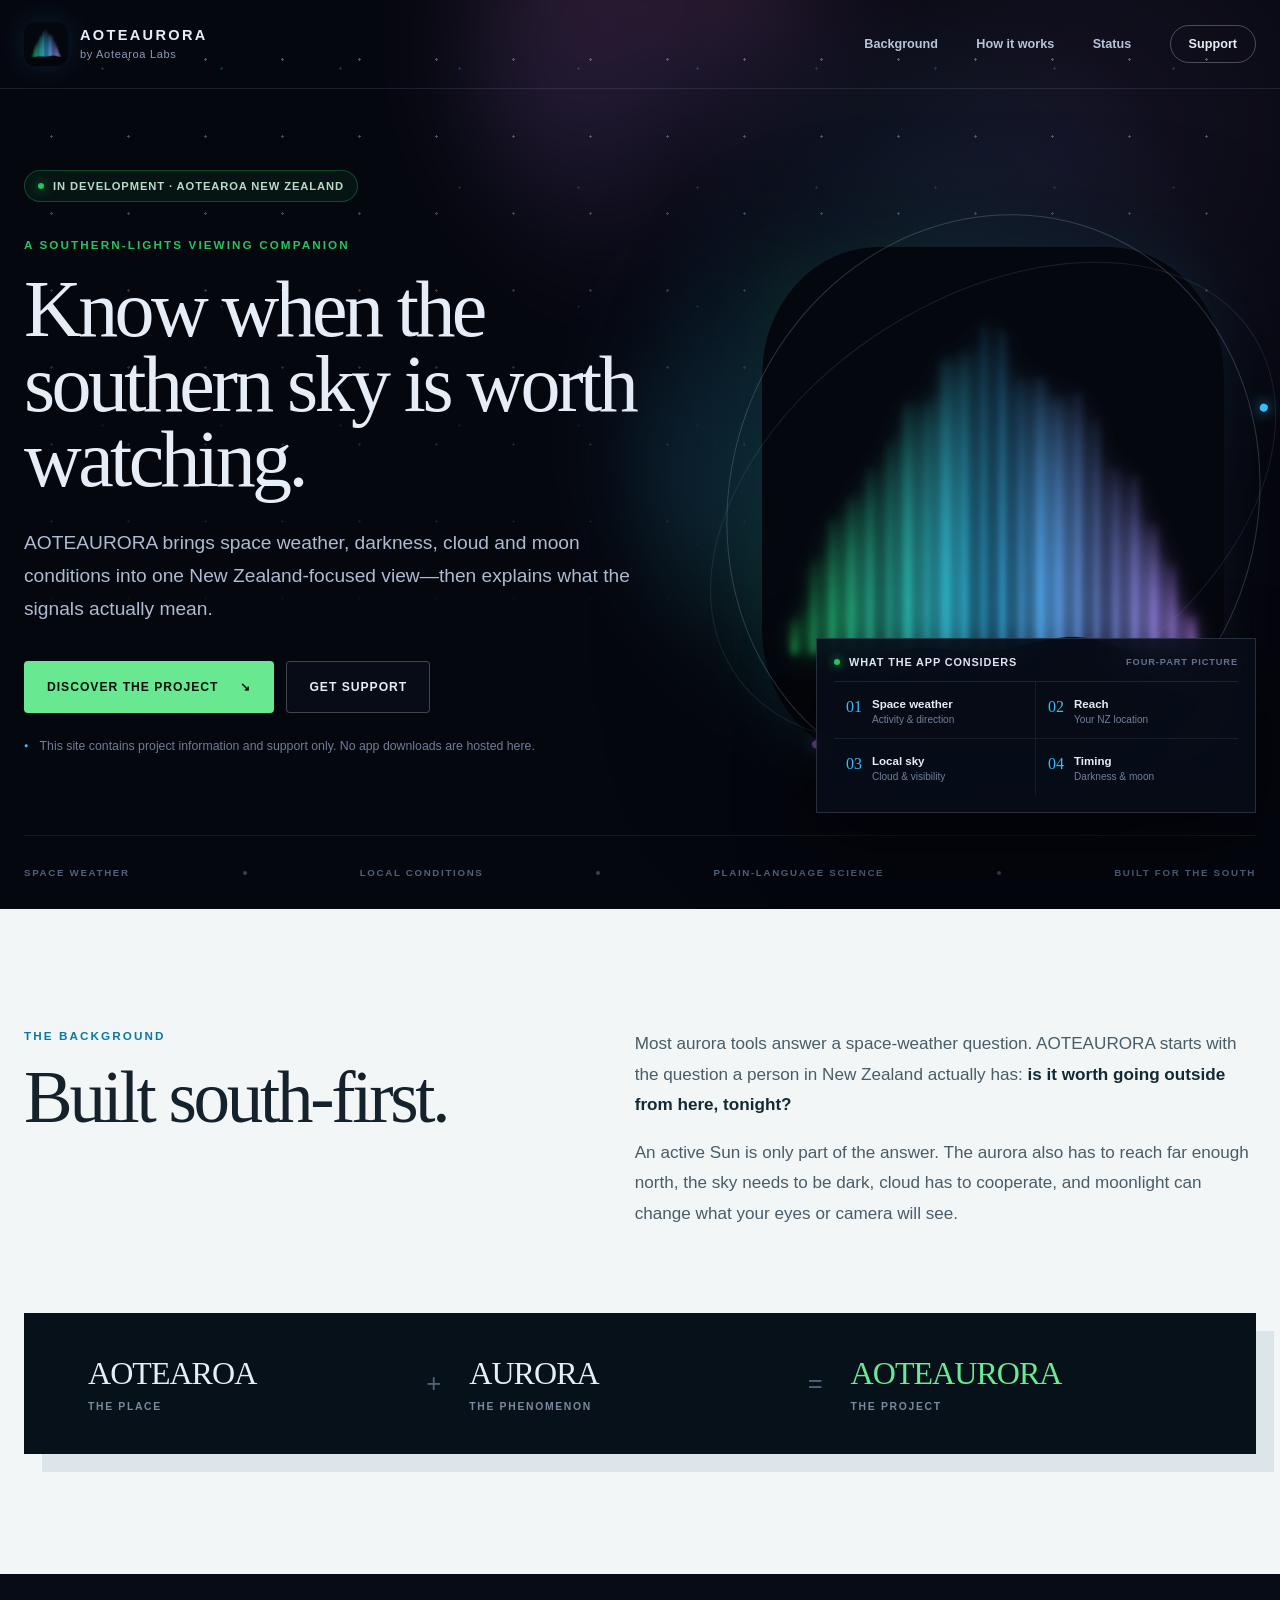
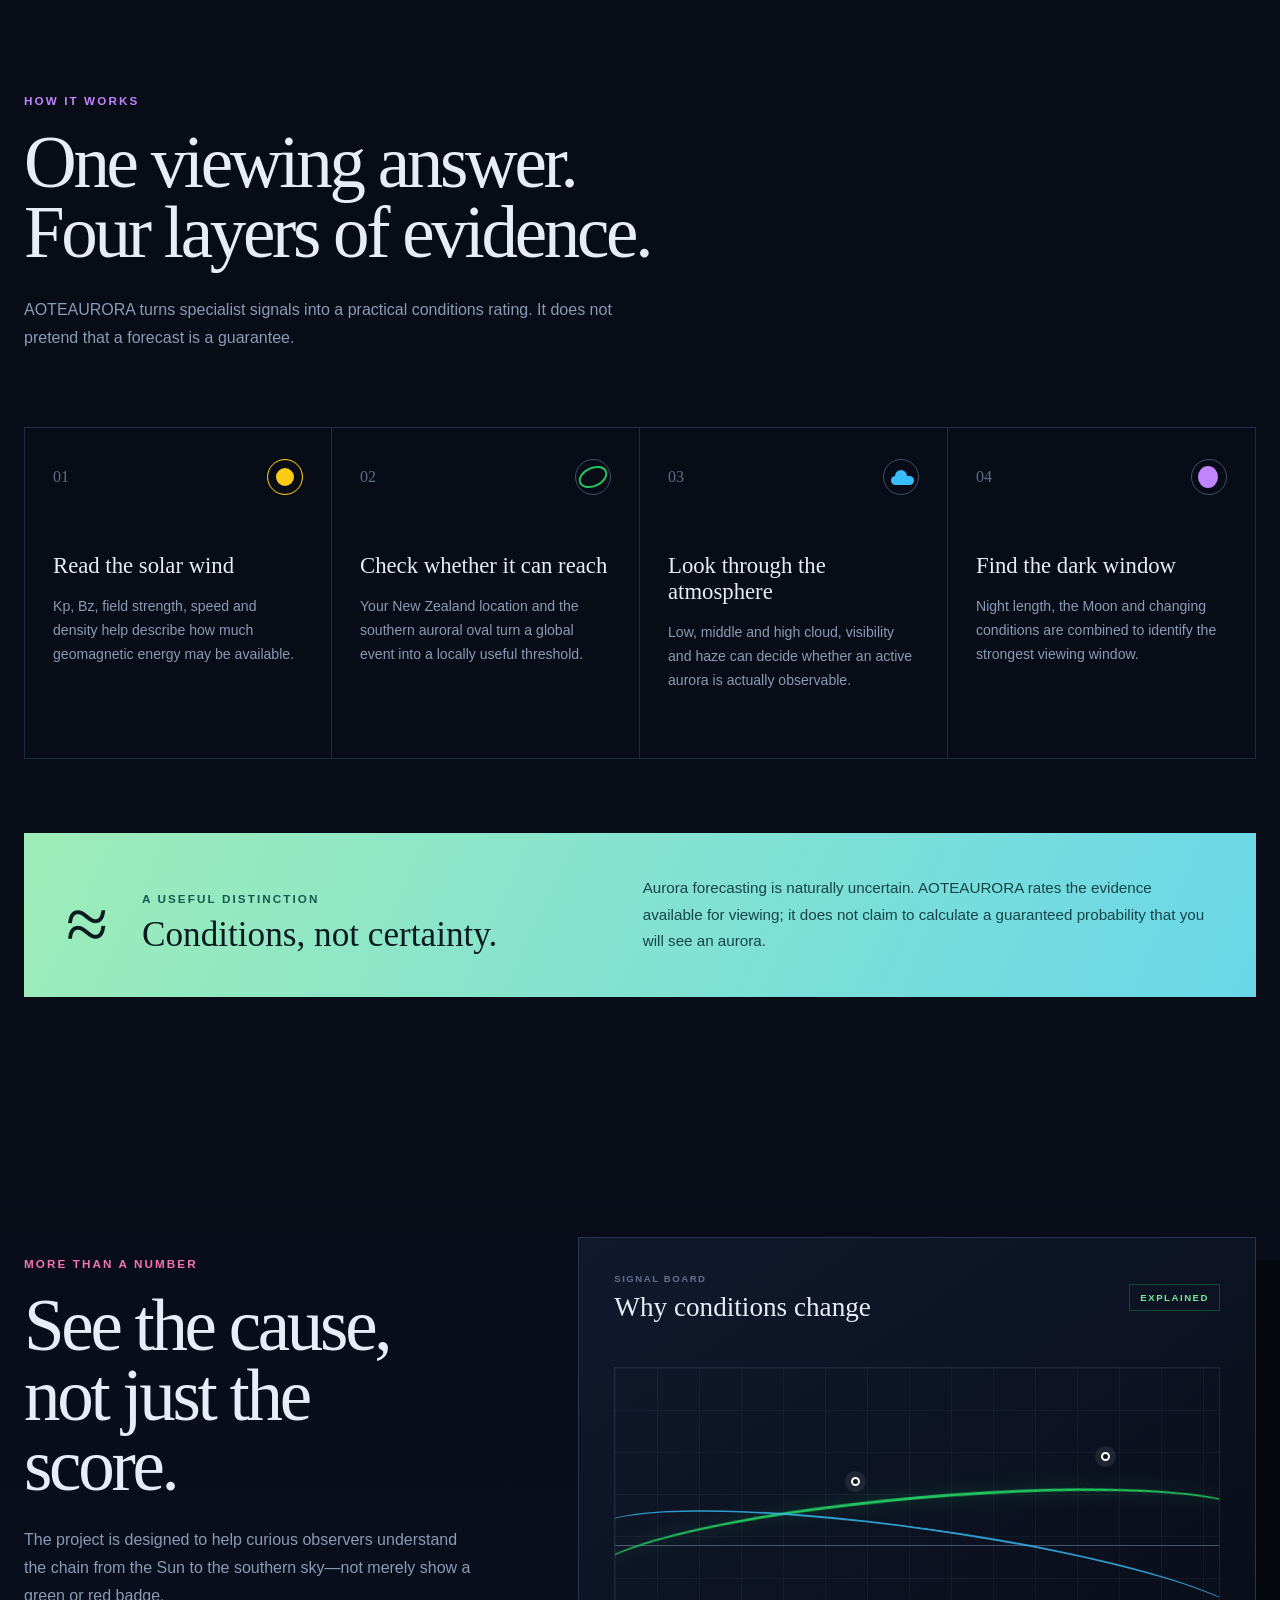
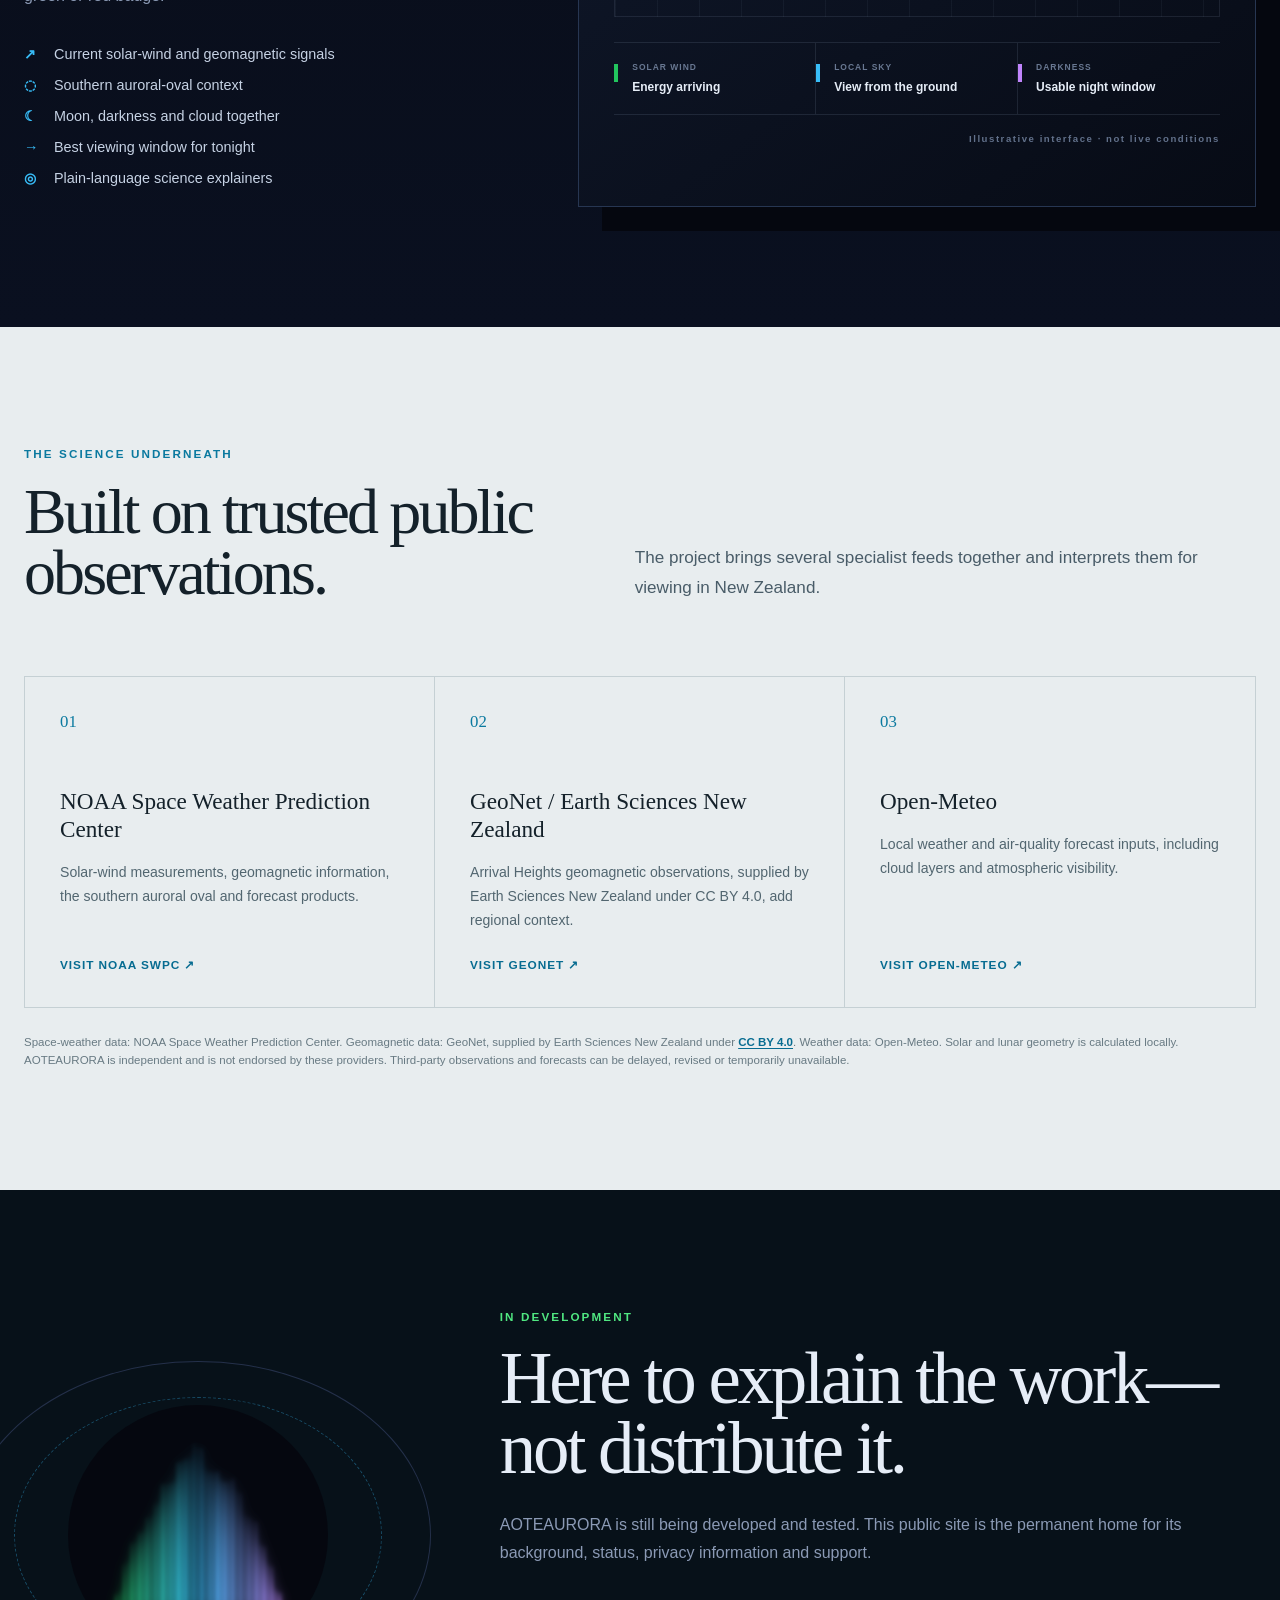
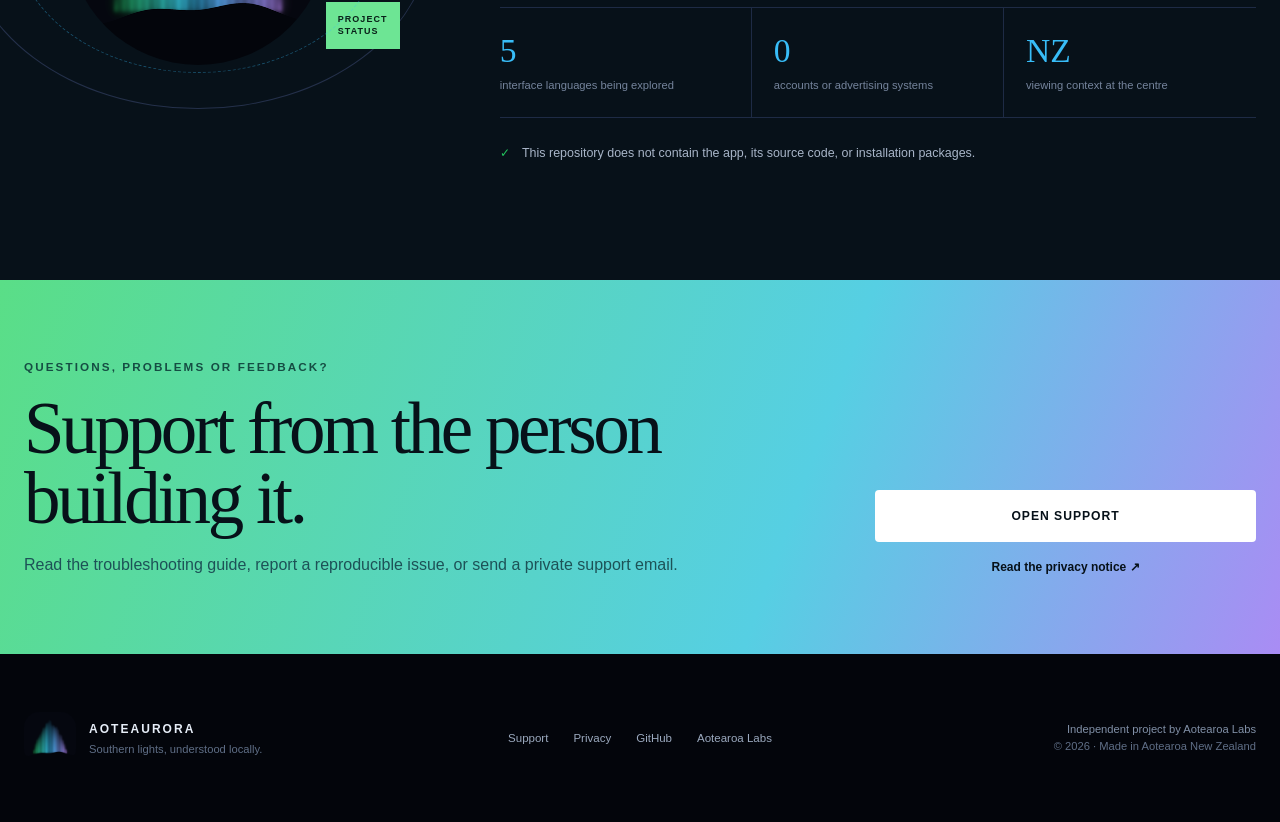
==== index.html @ 9eb0ef81 "Launch AOTEAURORA support site" ====
<!doctype html>
<html lang="en">
<head>
  <meta charset="utf-8">
  <meta name="viewport" content="width=device-width, initial-scale=1">
  <meta name="theme-color" content="#05070f">
  <meta name="description" content="Background, science, project status, and support for AOTEAURORA — a New Zealand-focused southern-lights viewing companion in development.">
  <meta property="og:title" content="AOTEAURORA — Southern lights, understood locally">
  <meta property="og:description" content="A New Zealand-focused viewing companion that brings space weather and local sky conditions together.">
  <meta property="og:type" content="website">
  <meta property="og:url" content="https://bennyco86.github.io/aoteaurora/">
  <meta property="og:image" content="https://bennyco86.github.io/aoteaurora/assets/aoteaurora-icon.png">
  <link rel="canonical" href="https://bennyco86.github.io/aoteaurora/">
  <link rel="icon" href="assets/favicon.png" type="image/png">
  <link rel="stylesheet" href="assets/site.css?v=20260827">
  <title>AOTEAURORA — Southern lights, understood locally</title>
</head>
<body>
  <a class="skip-link" href="#main">Skip to content</a>

  <header class="site-header">
    <div class="wrap nav-shell">
      <a class="brand" href="index.html" aria-label="AOTEAURORA home">
        <img src="assets/aoteaurora-maskable.png" alt="" width="44" height="44">
        <span><strong>AOTEAURORA</strong><small>by Aotearoa Labs</small></span>
      </a>
      <nav aria-label="Main navigation">
        <a href="#story">Background</a>
        <a href="#method">How it works</a>
        <a href="#status">Status</a>
        <a class="nav-support" href="support.html">Support</a>
      </nav>
    </div>
  </header>

  <main id="main">
    <section class="hero">
      <div class="aurora-ribbon aurora-ribbon-one" aria-hidden="true"></div>
      <div class="aurora-ribbon aurora-ribbon-two" aria-hidden="true"></div>
      <div class="stars" aria-hidden="true"></div>
      <div class="wrap hero-grid">
        <div class="hero-copy">
          <p class="status-pill"><span></span> In development · Aotearoa New Zealand</p>
          <p class="eyebrow">A southern-lights viewing companion</p>
          <h1>Know when the southern sky is worth watching.</h1>
          <p class="lede">AOTEAURORA brings space weather, darkness, cloud and moon conditions into one New Zealand-focused view—then explains what the signals actually mean.</p>
          <div class="hero-actions">
            <a class="button button-primary" href="#story">Discover the project <span aria-hidden="true">↘</span></a>
            <a class="button button-quiet" href="support.html">Get support</a>
          </div>
          <p class="distribution-note"><span aria-hidden="true">●</span> This site contains project information and support only. No app downloads are hosted here.</p>
        </div>

        <div class="hero-visual" aria-label="Illustration of the four condition groups AOTEAURORA considers">
          <div class="app-mark">
            <div class="orbit orbit-one" aria-hidden="true"></div>
            <div class="orbit orbit-two" aria-hidden="true"></div>
            <img src="assets/aoteaurora-icon.png" alt="AOTEAURORA icon showing an aurora over dark hills" width="512" height="512">
          </div>
          <div class="condition-panel">
            <div class="condition-head">
              <span class="live-dot" aria-hidden="true"></span>
              <span>What the app considers</span>
              <small>four-part picture</small>
            </div>
            <div class="condition-grid">
              <div><span>01</span><strong>Space weather</strong><small>Activity &amp; direction</small></div>
              <div><span>02</span><strong>Reach</strong><small>Your NZ location</small></div>
              <div><span>03</span><strong>Local sky</strong><small>Cloud &amp; visibility</small></div>
              <div><span>04</span><strong>Timing</strong><small>Darkness &amp; moon</small></div>
            </div>
          </div>
        </div>
      </div>
      <div class="wrap hero-foot" aria-label="Project attributes">
        <span>SPACE WEATHER</span><i></i><span>LOCAL CONDITIONS</span><i></i><span>PLAIN-LANGUAGE SCIENCE</span><i></i><span>BUILT FOR THE SOUTH</span>
      </div>
    </section>

    <section class="section story" id="story">
      <div class="wrap split-heading">
        <div>
          <p class="eyebrow cyan">The background</p>
          <h2>Built south-first.</h2>
        </div>
        <div class="intro-copy">
          <p>Most aurora tools answer a space-weather question. AOTEAURORA starts with the question a person in New Zealand actually has: <strong>is it worth going outside from here, tonight?</strong></p>
          <p>An active Sun is only part of the answer. The aurora also has to reach far enough north, the sky needs to be dark, cloud has to cooperate, and moonlight can change what your eyes or camera will see.</p>
        </div>
      </div>

      <div class="wrap name-card">
        <div class="name-part">
          <span>AOTEAROA</span>
          <small>the place</small>
        </div>
        <b aria-hidden="true">+</b>
        <div class="name-part">
          <span>AURORA</span>
          <small>the phenomenon</small>
        </div>
        <b aria-hidden="true">=</b>
        <div class="name-part result">
          <span>AOTEAURORA</span>
          <small>the project</small>
        </div>
      </div>
    </section>

    <section class="section method" id="method">
      <div class="wrap">
        <div class="section-heading">
          <p class="eyebrow violet">How it works</p>
          <h2>One viewing answer.<br>Four layers of evidence.</h2>
          <p>AOTEAURORA turns specialist signals into a practical conditions rating. It does not pretend that a forecast is a guarantee.</p>
        </div>

        <div class="steps">
          <article>
            <div class="step-top"><span>01</span><i class="signal signal-sun" aria-hidden="true"></i></div>
            <h3>Read the solar wind</h3>
            <p>Kp, Bz, field strength, speed and density help describe how much geomagnetic energy may be available.</p>
          </article>
          <article>
            <div class="step-top"><span>02</span><i class="signal signal-oval" aria-hidden="true"></i></div>
            <h3>Check whether it can reach</h3>
            <p>Your New Zealand location and the southern auroral oval turn a global event into a locally useful threshold.</p>
          </article>
          <article>
            <div class="step-top"><span>03</span><i class="signal signal-cloud" aria-hidden="true"></i></div>
            <h3>Look through the atmosphere</h3>
            <p>Low, middle and high cloud, visibility and haze can decide whether an active aurora is actually observable.</p>
          </article>
          <article>
            <div class="step-top"><span>04</span><i class="signal signal-moon" aria-hidden="true"></i></div>
            <h3>Find the dark window</h3>
            <p>Night length, the Moon and changing conditions are combined to identify the strongest viewing window.</p>
          </article>
        </div>

        <aside class="science-note">
          <div>
            <span class="note-mark">≈</span>
            <p class="eyebrow">A useful distinction</p>
            <h3>Conditions, not certainty.</h3>
          </div>
          <p>Aurora forecasting is naturally uncertain. AOTEAURORA rates the evidence available for viewing; it does not claim to calculate a guaranteed probability that you will see an aurora.</p>
        </aside>
      </div>
    </section>

    <section class="section view-section">
      <div class="wrap view-grid">
        <div class="view-copy">
          <p class="eyebrow pink">More than a number</p>
          <h2>See the cause, not just the score.</h2>
          <p>The project is designed to help curious observers understand the chain from the Sun to the southern sky—not merely show a green or red badge.</p>
          <ul class="tick-list">
            <li><span>↗</span> Current solar-wind and geomagnetic signals</li>
            <li><span>◌</span> Southern auroral-oval context</li>
            <li><span>☾</span> Moon, darkness and cloud together</li>
            <li><span>→</span> Best viewing window for tonight</li>
            <li><span>◎</span> Plain-language science explainers</li>
          </ul>
        </div>

        <div class="signal-board" aria-label="Stylised sample of the app's explanatory condition display">
          <div class="board-head">
            <div><small>SIGNAL BOARD</small><strong>Why conditions change</strong></div>
            <span>EXPLAINED</span>
          </div>
          <div class="board-chart" aria-hidden="true">
            <i class="horizon"></i>
            <i class="trace trace-one"></i>
            <i class="trace trace-two"></i>
            <i class="marker marker-one"></i>
            <i class="marker marker-two"></i>
          </div>
          <div class="board-readings">
            <div><span class="swatch green"></span><small>SOLAR WIND</small><strong>Energy arriving</strong></div>
            <div><span class="swatch blue"></span><small>LOCAL SKY</small><strong>View from the ground</strong></div>
            <div><span class="swatch violet-bg"></span><small>DARKNESS</small><strong>Usable night window</strong></div>
          </div>
          <p class="sample-label">Illustrative interface · not live conditions</p>
        </div>
      </div>
    </section>

    <section class="section sources" id="sources">
      <div class="wrap">
        <div class="split-heading compact">
          <div>
            <p class="eyebrow cyan">The science underneath</p>
            <h2>Built on trusted public observations.</h2>
          </div>
          <p class="intro-copy">The project brings several specialist feeds together and interprets them for viewing in New Zealand.</p>
        </div>
        <div class="source-grid">
          <article>
            <span class="source-no">01</span>
            <h3>NOAA Space Weather Prediction Center</h3>
            <p>Solar-wind measurements, geomagnetic information, the southern auroral oval and forecast products.</p>
            <a href="https://www.swpc.noaa.gov/" rel="noopener noreferrer">Visit NOAA SWPC <span aria-hidden="true">↗</span></a>
          </article>
          <article>
            <span class="source-no">02</span>
            <h3>GeoNet / Earth Sciences New Zealand</h3>
            <p>Arrival Heights geomagnetic observations, supplied by Earth Sciences New Zealand under CC BY 4.0, add regional context.</p>
            <a href="https://www.geonet.org.nz/" rel="noopener noreferrer">Visit GeoNet <span aria-hidden="true">↗</span></a>
          </article>
          <article>
            <span class="source-no">03</span>
            <h3>Open-Meteo</h3>
            <p>Local weather and air-quality forecast inputs, including cloud layers and atmospheric visibility.</p>
            <a href="https://open-meteo.com/" rel="noopener noreferrer">Visit Open-Meteo <span aria-hidden="true">↗</span></a>
          </article>
        </div>
        <p class="source-caveat">Space-weather data: NOAA Space Weather Prediction Center. Geomagnetic data: GeoNet, supplied by Earth Sciences New Zealand under <a href="https://creativecommons.org/licenses/by/4.0/" rel="noopener noreferrer">CC BY 4.0</a>. Weather data: Open-Meteo. Solar and lunar geometry is calculated locally. AOTEAURORA is independent and is not endorsed by these providers. Third-party observations and forecasts can be delayed, revised or temporarily unavailable.</p>
      </div>
    </section>

    <section class="section status-section" id="status">
      <div class="wrap status-grid">
        <div class="status-icon-wrap">
          <img src="assets/aoteaurora-maskable.png" alt="" width="260" height="260">
          <span>PROJECT<br>STATUS</span>
        </div>
        <div>
          <p class="eyebrow green-text">In development</p>
          <h2>Here to explain the work—not distribute it.</h2>
          <p>AOTEAURORA is still being developed and tested. This public site is the permanent home for its background, status, privacy information and support.</p>
          <div class="status-facts">
            <div><strong>5</strong><span>interface languages being explored</span></div>
            <div><strong>0</strong><span>accounts or advertising systems</span></div>
            <div><strong>NZ</strong><span>viewing context at the centre</span></div>
          </div>
          <p class="no-download"><span aria-hidden="true">✓</span> This repository does not contain the app, its source code, or installation packages.</p>
        </div>
      </div>
    </section>

    <section class="section support-cta" id="support">
      <div class="wrap support-box">
        <div>
          <p class="eyebrow">Questions, problems or feedback?</p>
          <h2>Support from the person building it.</h2>
          <p>Read the troubleshooting guide, report a reproducible issue, or send a private support email.</p>
        </div>
        <div class="support-actions">
          <a class="button button-light" href="support.html">Open support</a>
          <a href="privacy.html">Read the privacy notice <span aria-hidden="true">↗</span></a>
        </div>
      </div>
    </section>
  </main>

  <footer class="site-footer">
    <div class="wrap footer-grid">
      <div class="footer-brand">
        <img src="assets/aoteaurora-maskable.png" alt="" width="52" height="52">
        <div><strong>AOTEAURORA</strong><small>Southern lights, understood locally.</small></div>
      </div>
      <div class="footer-links">
        <a href="support.html">Support</a>
        <a href="privacy.html">Privacy</a>
        <a href="https://github.com/Bennyco86/aoteaurora">GitHub</a>
        <a href="https://aotearoa-labs.netlify.app/">Aotearoa Labs</a>
      </div>
      <p>Independent project by Aotearoa Labs<br><span>© 2026 · Made in Aotearoa New Zealand</span></p>
    </div>
  </footer>
</body>
</html>
---- assets/site.css ----
:root {
  --bg: #05070f;
  --panel: #0d1424;
  --panel-2: #111a2e;
  --line: #1e2b45;
  --text: #e6edf7;
  --muted: #8b9ab5;
  --cyan: #38bdf8;
  --green: #22c55e;
  --yellow: #facc15;
  --violet: #c084fc;
  --pink: #f472b6;
  --ink: #071119;
  --paper: #f3f6f7;
  --max: 1240px;
}

* { box-sizing: border-box; }
html { scroll-behavior: smooth; }
body {
  margin: 0;
  color: var(--text);
  background: var(--bg);
  font-family: "Segoe UI", Arial, sans-serif;
  -webkit-font-smoothing: antialiased;
}
img { max-width: 100%; display: block; }
a { color: inherit; text-decoration: none; }
button, a { -webkit-tap-highlight-color: transparent; }
.wrap { width: min(calc(100% - 48px), var(--max)); margin-inline: auto; }
.skip-link { position: fixed; top: 8px; left: 8px; z-index: 100; padding: 12px 16px; color: var(--ink); background: white; transform: translateY(-150%); }
.skip-link:focus { transform: translateY(0); }
:focus-visible { outline: 3px solid var(--cyan); outline-offset: 4px; }

.site-header {
  position: absolute;
  inset: 0 0 auto;
  z-index: 20;
  border-bottom: 1px solid rgba(139, 154, 181, .16);
}
.nav-shell { min-height: 88px; display: flex; align-items: center; justify-content: space-between; gap: 30px; }
.brand { display: inline-flex; align-items: center; gap: 12px; }
.brand img { width: 44px; height: 44px; border-radius: 12px; box-shadow: 0 0 28px rgba(56, 189, 248, .15); }
.brand span { display: grid; line-height: 1; }
.brand strong { font-size: .91rem; letter-spacing: .16em; }
.brand small { margin-top: 7px; color: var(--muted); font-size: .69rem; letter-spacing: .06em; }
nav { display: flex; align-items: center; gap: clamp(18px, 3vw, 42px); color: #b8c4d7; font-size: .79rem; font-weight: 650; }
nav a { transition: color .2s ease; }
nav a:hover { color: white; }
.nav-support { padding: 11px 18px; color: var(--text); border: 1px solid rgba(230, 237, 247, .28); border-radius: 999px; }
.nav-support:hover { border-color: var(--cyan); }

.hero { position: relative; min-height: 890px; padding: 170px 0 0; overflow: hidden; isolation: isolate; background: radial-gradient(circle at 73% 31%, rgba(56, 189, 248, .10), transparent 25%), radial-gradient(circle at 84% 15%, rgba(192, 132, 252, .08), transparent 30%), var(--bg); }
.hero::after { content: ""; position: absolute; z-index: -3; inset: auto 0 0; height: 28%; background: linear-gradient(to bottom, transparent, #05070f 70%); }
.stars { position: absolute; z-index: -3; inset: 0; opacity: .48; background-image: radial-gradient(circle, rgba(255,255,255,.75) 0 1px, transparent 1.4px), radial-gradient(circle, rgba(56,189,248,.55) 0 1px, transparent 1.4px); background-size: 77px 77px, 119px 119px; background-position: 13px 21px, 43px 9px; mask-image: linear-gradient(to bottom, black 0%, transparent 72%); }
.aurora-ribbon { position: absolute; z-index: -2; width: 760px; height: 620px; right: -120px; top: 80px; filter: blur(55px); opacity: .23; border-radius: 50%; transform: rotate(-18deg); }
.aurora-ribbon-one { background: conic-gradient(from 170deg, transparent, var(--green), var(--cyan), transparent 42%); animation: breathe 9s ease-in-out infinite alternate; }
.aurora-ribbon-two { right: 4%; top: -300px; opacity: .16; background: conic-gradient(from 120deg, transparent 30%, var(--violet), var(--pink), transparent 66%); animation: breathe 12s 1s ease-in-out infinite alternate-reverse; }
@keyframes breathe { to { transform: rotate(-8deg) scale(1.12) translate3d(-20px, 22px, 0); opacity: .31; } }
.hero-grid { display: grid; grid-template-columns: minmax(0, 1.08fr) minmax(420px, .92fr); align-items: center; gap: clamp(50px, 7vw, 108px); }
.hero-copy { padding-bottom: 80px; }
.status-pill { width: fit-content; margin: 0 0 36px; padding: 9px 13px; display: flex; align-items: center; gap: 9px; border: 1px solid rgba(34, 197, 94, .3); border-radius: 999px; color: #badac8; background: rgba(34, 197, 94, .07); font-size: .7rem; font-weight: 700; letter-spacing: .08em; text-transform: uppercase; }
.status-pill span { width: 6px; height: 6px; border-radius: 50%; background: var(--green); box-shadow: 0 0 12px var(--green); }
.eyebrow { margin: 0 0 20px; color: var(--green); font-size: .73rem; line-height: 1.2; font-weight: 800; letter-spacing: .18em; text-transform: uppercase; }
.cyan { color: #0a799f; }
.violet { color: var(--violet); }
.pink { color: var(--pink); }
.green-text { color: #50e781; }
h1, h2, h3, p { margin-top: 0; }
h1, h2 { font-family: Georgia, "Times New Roman", serif; font-weight: 400; letter-spacing: -.045em; }
h1 { max-width: 780px; margin-bottom: 28px; font-size: clamp(3.5rem, 6.25vw, 6rem); line-height: .94; }
.lede { max-width: 670px; margin-bottom: 36px; color: #aebbd0; font-size: clamp(1.05rem, 1.5vw, 1.24rem); line-height: 1.72; }
.hero-actions { display: flex; flex-wrap: wrap; gap: 12px; }
.button { min-height: 52px; padding: 0 22px; display: inline-flex; align-items: center; justify-content: center; gap: 22px; border: 1px solid transparent; border-radius: 4px; font-size: .76rem; font-weight: 800; letter-spacing: .08em; text-transform: uppercase; transition: transform .2s ease, border-color .2s ease, background .2s ease; }
.button:hover { transform: translateY(-2px); }
.button-primary { color: #03130a; background: #68e890; }
.button-primary:hover { background: #8bf2a9; }
.button-quiet { color: var(--text); border-color: rgba(230,237,247,.25); background: rgba(13,20,36,.42); }
.button-quiet:hover { border-color: var(--cyan); }
.distribution-note { margin: 24px 0 0; color: #6f7d96; font-size: .77rem; line-height: 1.5; }
.distribution-note span { margin-right: 8px; color: var(--cyan); font-size: .45rem; vertical-align: 2px; }
.hero-visual { position: relative; min-height: 630px; display: grid; place-items: center; }
.app-mark { position: relative; width: min(88%, 480px); filter: drop-shadow(0 35px 70px rgba(0,0,0,.6)); }
.app-mark::before { content: ""; position: absolute; inset: 8%; z-index: -1; background: linear-gradient(135deg, var(--green), var(--cyan), var(--violet)); filter: blur(45px); opacity: .26; }
.app-mark img { position: relative; z-index: 2; width: 100%; border-radius: 25%; box-shadow: inset 0 0 0 1px rgba(255,255,255,.08); }
.orbit { position: absolute; z-index: 3; border: 1px solid rgba(139,154,181,.3); border-radius: 50%; pointer-events: none; }
.orbit::after { content: ""; position: absolute; width: 8px; height: 8px; border-radius: 50%; background: var(--cyan); box-shadow: 0 0 14px var(--cyan); }
.orbit-one { inset: -7%; transform: rotate(20deg); }
.orbit-one::after { right: 7%; top: 18%; }
.orbit-two { inset: 10% -17%; transform: rotate(-33deg); opacity: .5; }
.orbit-two::after { left: 4%; bottom: 23%; background: var(--violet); box-shadow: 0 0 14px var(--violet); }
.condition-panel { position: absolute; z-index: 5; right: 0; bottom: 5px; width: min(94%, 440px); padding: 17px; border: 1px solid rgba(139,154,181,.24); background: rgba(8,13,25,.86); box-shadow: 0 25px 70px rgba(0,0,0,.5); backdrop-filter: blur(18px); }
.condition-head { padding-bottom: 13px; display: grid; grid-template-columns: auto 1fr auto; align-items: center; gap: 9px; color: #dce6f5; border-bottom: 1px solid rgba(139,154,181,.16); font-size: .68rem; font-weight: 800; letter-spacing: .08em; text-transform: uppercase; }
.condition-head small { color: #64728b; font-size: .58rem; }
.live-dot { width: 6px; height: 6px; border-radius: 50%; background: var(--green); box-shadow: 0 0 10px var(--green); }
.condition-grid { display: grid; grid-template-columns: 1fr 1fr; }
.condition-grid > div { padding: 16px 12px 13px; display: grid; grid-template-columns: auto 1fr; column-gap: 10px; border-right: 1px solid rgba(139,154,181,.12); border-bottom: 1px solid rgba(139,154,181,.12); }
.condition-grid > div:nth-child(even) { border-right: 0; }
.condition-grid > div:nth-last-child(-n+2) { border-bottom: 0; }
.condition-grid span { grid-row: 1 / 3; color: var(--cyan); font-family: Georgia, serif; font-size: 1rem; }
.condition-grid strong { font-size: .72rem; }
.condition-grid small { margin-top: 4px; color: #71809a; font-size: .63rem; }
.hero-foot { min-height: 74px; display: flex; align-items: center; justify-content: space-between; gap: 16px; color: #52617a; border-top: 1px solid rgba(139,154,181,.13); font-size: .61rem; font-weight: 800; letter-spacing: .17em; }
.hero-foot i { width: 4px; height: 4px; flex: 0 0 auto; border-radius: 50%; background: #344157; }

.section { padding: 120px 0; }
.story { color: #15222b; background: var(--paper); }
.split-heading { display: grid; grid-template-columns: .9fr 1.1fr; gap: clamp(45px, 8vw, 130px); align-items: start; }
.split-heading h2, .section-heading h2, .view-copy h2, .status-grid h2, .support-box h2 { margin-bottom: 0; font-size: clamp(3.1rem, 5.7vw, 5.8rem); line-height: .96; }
.intro-copy { max-width: 650px; color: #495c68; font-size: 1.07rem; line-height: 1.78; }
.intro-copy p:last-child { margin-bottom: 0; }
.intro-copy strong { color: #132a34; }
.name-card { margin-top: 84px; padding: 42px clamp(25px, 5vw, 68px); display: grid; grid-template-columns: 1fr auto 1fr auto 1.1fr; align-items: center; gap: 28px; color: var(--text); background: #071119; box-shadow: 18px 18px 0 #dce5e7; }
.name-part { display: grid; gap: 9px; }
.name-part span { font-family: Georgia, serif; font-size: clamp(1.4rem, 2.5vw, 2.25rem); letter-spacing: -.03em; }
.name-part small { color: #7a899e; font-size: .65rem; font-weight: 800; letter-spacing: .16em; text-transform: uppercase; }
.name-card b { color: #536176; font-size: 1.6rem; font-weight: 300; }
.name-part.result span { color: #6aea94; }

.method { background: #080c17; }
.section-heading { max-width: 790px; }
.section-heading > p:last-child { max-width: 620px; margin: 28px 0 0; color: var(--muted); font-size: 1rem; line-height: 1.72; }
.steps { margin-top: 76px; display: grid; grid-template-columns: repeat(4, 1fr); border-block: 1px solid var(--line); }
.steps article { min-height: 330px; padding: 31px 28px; border-right: 1px solid var(--line); }
.steps article:first-child { border-left: 1px solid var(--line); }
.step-top { margin-bottom: 58px; display: flex; justify-content: space-between; align-items: center; color: #5d6d87; font-family: Georgia, serif; }
.steps h3 { margin-bottom: 16px; font-family: Georgia, serif; font-size: 1.42rem; font-weight: 400; }
.steps p { color: var(--muted); font-size: .88rem; line-height: 1.7; }
.signal { position: relative; width: 36px; height: 36px; display: block; border: 1px solid #42506a; border-radius: 50%; }
.signal-sun { border-color: #facc15; box-shadow: inset 0 0 0 8px #080c17, inset 0 0 0 18px #facc15; }
.signal-oval::after { content: ""; position: absolute; inset: 7px 2px; border: 2px solid var(--green); border-radius: 50%; transform: rotate(-25deg); }
.signal-cloud::before, .signal-cloud::after { content: ""; position: absolute; bottom: 9px; background: var(--cyan); border-radius: 12px; }
.signal-cloud::before { left: 7px; width: 23px; height: 9px; }
.signal-cloud::after { left: 11px; bottom: 12px; width: 12px; height: 12px; }
.signal-moon::after { content: ""; position: absolute; inset: 6px 8px 6px 6px; border-radius: 50%; background: var(--violet); box-shadow: 6px -1px 0 #080c17; }
.science-note { margin-top: 74px; padding: 42px; display: grid; grid-template-columns: 1fr 1.15fr; gap: 80px; align-items: end; color: #0a1a21; background: linear-gradient(115deg, #9eedb7, #69d7e9); }
.science-note > div { position: relative; padding-left: 76px; }
.note-mark { position: absolute; left: 0; top: -5px; font-family: Georgia, serif; font-size: 4.8rem; line-height: 1; }
.science-note .eyebrow { margin-bottom: 9px; color: #135a50; }
.science-note h3 { margin: 0; font-family: Georgia, serif; font-size: 2.2rem; font-weight: 400; }
.science-note > p { margin: 0; color: #17434a; font-size: .95rem; line-height: 1.75; }

.view-section { background: linear-gradient(180deg, #080c17, #0a1020); }
.view-grid { display: grid; grid-template-columns: .8fr 1.2fr; gap: clamp(50px, 8vw, 120px); align-items: center; }
.view-copy h2 { max-width: 560px; }
.view-copy > p:not(.eyebrow) { max-width: 560px; margin: 25px 0 36px; color: var(--muted); line-height: 1.75; }
.tick-list { margin: 0; padding: 0; display: grid; gap: 15px; list-style: none; color: #c6d2e4; font-size: .9rem; }
.tick-list span { width: 26px; display: inline-block; color: var(--cyan); font-weight: 800; }
.signal-board { min-height: 570px; padding: 35px; border: 1px solid #273652; background: linear-gradient(145deg, rgba(17,26,46,.95), rgba(7,11,21,.98)); box-shadow: 24px 24px 0 #05070f; }
.board-head { display: flex; align-items: center; justify-content: space-between; }
.board-head > div { display: grid; gap: 8px; }
.board-head small, .board-head > span, .sample-label { color: #62718b; font-size: .6rem; font-weight: 800; letter-spacing: .16em; }
.board-head strong { font-family: Georgia, serif; font-size: 1.7rem; font-weight: 400; }
.board-head > span { padding: 7px 10px; color: #72e99a; border: 1px solid rgba(34,197,94,.3); }
.board-chart { position: relative; height: 250px; margin: 44px 0 25px; overflow: hidden; border: 1px solid rgba(139,154,181,.14); background-image: linear-gradient(rgba(139,154,181,.07) 1px, transparent 1px), linear-gradient(90deg, rgba(139,154,181,.07) 1px, transparent 1px); background-size: 42px 42px; }
.horizon { position: absolute; left: 0; right: 0; bottom: 28%; height: 1px; background: #485570; }
.trace { position: absolute; left: -4%; width: 110%; height: 100px; border-radius: 50%; transform: rotate(-5deg); }
.trace-one { bottom: 8%; border-top: 3px solid var(--green); filter: drop-shadow(0 0 8px rgba(34,197,94,.45)); }
.trace-two { bottom: -5%; border-top: 2px solid var(--cyan); transform: rotate(8deg); opacity: .8; }
.marker { position: absolute; width: 9px; height: 9px; border: 2px solid white; border-radius: 50%; box-shadow: 0 0 0 6px rgba(255,255,255,.08); }
.marker-one { left: 39%; top: 44%; }
.marker-two { right: 18%; top: 34%; }
.board-readings { display: grid; grid-template-columns: repeat(3, 1fr); border-block: 1px solid rgba(139,154,181,.16); }
.board-readings > div { position: relative; padding: 19px 10px 20px 18px; display: grid; gap: 8px; border-right: 1px solid rgba(139,154,181,.16); }
.board-readings > div:last-child { border: 0; }
.board-readings small { color: #697892; font-size: .53rem; font-weight: 800; letter-spacing: .12em; }
.board-readings strong { font-size: .75rem; }
.swatch { position: absolute; left: 0; top: 21px; width: 4px; height: 18px; }
.green { background: var(--green); }
.blue { background: var(--cyan); }
.violet-bg { background: var(--violet); }
.sample-label { margin: 18px 0 0; text-align: right; }

.sources { color: #14212a; background: #e8edef; }
.split-heading.compact { align-items: end; }
.split-heading.compact h2 { max-width: 720px; font-size: clamp(3rem, 5vw, 5rem); }
.split-heading.compact > p { margin: 0; }
.source-grid { margin-top: 72px; display: grid; grid-template-columns: repeat(3, 1fr); border: 1px solid #c5d0d4; }
.source-grid article { min-height: 330px; padding: 35px; display: flex; flex-direction: column; border-right: 1px solid #c5d0d4; }
.source-grid article:last-child { border: 0; }
.source-no { color: #0a799f; font-family: Georgia, serif; font-size: 1.05rem; }
.source-grid h3 { margin: 55px 0 18px; font-family: Georgia, serif; font-size: 1.45rem; font-weight: 400; line-height: 1.22; }
.source-grid p { color: #526670; font-size: .88rem; line-height: 1.68; }
.source-grid a { margin-top: auto; color: #076c91; font-size: .74rem; font-weight: 800; text-transform: uppercase; letter-spacing: .08em; }
.source-grid a:hover { text-decoration: underline; }
.source-caveat { margin: 25px 0 0; color: #687a83; font-size: .72rem; line-height: 1.6; }
.source-caveat a { color: #076c91; font-weight: 750; text-decoration: underline; text-underline-offset: 2px; }

.status-section { background: #071119; }
.status-grid { display: grid; grid-template-columns: .63fr 1.37fr; gap: clamp(50px, 10vw, 150px); align-items: center; }
.status-icon-wrap { position: relative; display: grid; place-items: center; }
.status-icon-wrap::before { content: ""; position: absolute; inset: -17%; border: 1px solid #24304a; border-radius: 50%; }
.status-icon-wrap::after { content: ""; position: absolute; inset: -3%; border: 1px dashed rgba(56,189,248,.35); border-radius: 50%; animation: rotate 28s linear infinite; }
@keyframes rotate { to { transform: rotate(360deg); } }
.status-icon-wrap img { width: min(100%, 260px); border-radius: 50%; }
.status-icon-wrap > span { position: absolute; right: -8%; bottom: 6%; padding: 12px; color: #092119; background: #6de594; font-size: .56rem; font-weight: 900; line-height: 1.3; letter-spacing: .12em; }
.status-grid h2 { max-width: 820px; }
.status-grid > div:last-child > p:not(.eyebrow):not(.no-download) { max-width: 750px; margin: 27px 0 40px; color: var(--muted); font-size: 1rem; line-height: 1.75; }
.status-facts { display: grid; grid-template-columns: repeat(3, 1fr); border-block: 1px solid var(--line); }
.status-facts > div { padding: 24px 18px 24px 0; display: grid; gap: 8px; border-right: 1px solid var(--line); }
.status-facts > div:not(:first-child) { padding-left: 22px; }
.status-facts > div:last-child { border: 0; }
.status-facts strong { color: var(--cyan); font-family: Georgia, serif; font-size: 2.1rem; font-weight: 400; }
.status-facts span { color: #75849c; font-size: .7rem; line-height: 1.4; }
.no-download { margin: 27px 0 0; color: #a8b5c8; font-size: .78rem; }
.no-download span { margin-right: 9px; color: var(--green); }

.support-cta { padding: 80px 0; color: #071119; background: linear-gradient(110deg, #5ade87, #56cfe3 62%, #a98cf4); }
.support-box { display: grid; grid-template-columns: 1.35fr .65fr; gap: 60px; align-items: end; }
.support-box .eyebrow { color: #154d43; }
.support-box h2 { max-width: 760px; }
.support-box p:last-child { margin: 22px 0 0; color: #1d5257; }
.support-actions { display: grid; gap: 18px; }
.button-light { color: #071119; background: white; }
.support-actions > a:not(.button) { text-align: center; font-size: .75rem; font-weight: 800; }
.support-actions > a:not(.button):hover { text-decoration: underline; }

.site-footer { padding: 58px 0; color: var(--text); background: #03050b; }
.footer-grid { display: grid; grid-template-columns: 1fr auto 1fr; align-items: center; gap: 45px; }
.footer-brand { display: flex; align-items: center; gap: 13px; }
.footer-brand img { width: 52px; height: 52px; border-radius: 15px; }
.footer-brand div { display: grid; gap: 7px; }
.footer-brand strong { font-size: .75rem; letter-spacing: .17em; }
.footer-brand small, .footer-grid > p span { color: #5f6e86; font-size: .7rem; }
.footer-links { display: flex; gap: 25px; color: #9ba9be; font-size: .72rem; }
.footer-links a:hover { color: white; }
.footer-grid > p { margin: 0; color: #8190a7; font-size: .7rem; line-height: 1.6; text-align: right; }

/* Support and privacy pages */
.inner-page { color: #15222b; background: var(--paper); }
.inner-page .site-header { position: relative; color: var(--text); background: var(--bg); }
.inner-hero { position: relative; padding: 105px 0 85px; overflow: hidden; color: var(--text); background: radial-gradient(circle at 78% -20%, rgba(56,189,248,.22), transparent 38%), radial-gradient(circle at 94% 48%, rgba(192,132,252,.16), transparent 30%), var(--bg); }
.inner-hero::after { content: ""; position: absolute; right: 8%; top: -80%; width: 380px; height: 630px; border: 1px solid rgba(56,189,248,.18); border-radius: 50%; transform: rotate(-28deg); }
.inner-hero h1 { max-width: 920px; font-size: clamp(3.6rem, 7vw, 6.5rem); }
.inner-hero .lede { max-width: 700px; margin-bottom: 0; }
.breadcrumbs { margin-bottom: 38px; color: #72809a; font-size: .7rem; font-weight: 800; letter-spacing: .11em; text-transform: uppercase; }
.breadcrumbs a { color: var(--cyan); }
.page-content { padding: 95px 0 120px; }
.content-layout { display: grid; grid-template-columns: 270px minmax(0, 780px); gap: clamp(60px, 10vw, 145px); align-items: start; }
.side-nav { position: sticky; top: 28px; padding: 22px 0; border-block: 1px solid #cbd5d8; }
.side-nav p { margin-bottom: 14px; color: #74858d; font-size: .62rem; font-weight: 800; letter-spacing: .14em; text-transform: uppercase; }
.side-nav a { padding: 10px 0; display: block; color: #344b57; font-size: .82rem; }
.side-nav a:hover { color: #08799e; }
.prose h2 { margin: 68px 0 22px; font-family: Georgia, serif; font-size: clamp(2.2rem, 4vw, 3.5rem); font-weight: 400; letter-spacing: -.035em; }
.prose h2:first-child { margin-top: 0; }
.prose h3 { margin: 32px 0 10px; font-family: Georgia, serif; font-size: 1.45rem; font-weight: 400; }
.prose p, .prose li { color: #4b606a; font-size: .97rem; line-height: 1.78; }
.prose strong { color: #152b35; }
.prose a { color: #08779d; font-weight: 700; text-decoration: underline; text-underline-offset: 3px; }
.prose ul, .prose ol { padding-left: 21px; }
.notice { margin: 32px 0; padding: 24px 26px; border-left: 4px solid #19a954; background: #e5f3e9; }
.notice strong { display: block; margin-bottom: 6px; }
.notice p { margin: 0; }
.contact-cards { margin: 30px 0 48px; display: grid; grid-template-columns: 1fr 1fr; gap: 15px; }
.contact-card { min-height: 160px; padding: 25px; display: flex; flex-direction: column; color: var(--text) !important; text-decoration: none !important; background: #071119; }
.contact-card:hover { background: #102136; }
.contact-card span { color: var(--cyan); font-size: .6rem; font-weight: 800; letter-spacing: .14em; text-transform: uppercase; }
.contact-card strong { margin-top: auto; color: white; font-family: Georgia, serif; font-size: 1.3rem; font-weight: 400; }
.contact-card small { margin-top: 8px; color: #8391a8; }
.faq { border-top: 1px solid #cbd5d8; }
.faq details { border-bottom: 1px solid #cbd5d8; }
.faq summary { padding: 23px 42px 23px 0; position: relative; cursor: pointer; color: #162d37; font-family: Georgia, serif; font-size: 1.16rem; list-style: none; }
.faq summary::-webkit-details-marker { display: none; }
.faq summary::after { content: "+"; position: absolute; right: 8px; top: 20px; color: #0b84aa; font-family: "Segoe UI", sans-serif; font-size: 1.3rem; }
.faq details[open] summary::after { content: "−"; }
.faq details p { margin: -5px 45px 24px 0; }
.meta-line { color: #7b8a91 !important; font-size: .77rem !important; }

@media (max-width: 980px) {
  .hero { min-height: auto; padding-top: 145px; }
  .hero-grid, .split-heading, .view-grid, .status-grid, .support-box { grid-template-columns: 1fr; }
  .hero-copy { padding-bottom: 20px; }
  .hero-visual { min-height: 630px; }
  .steps { grid-template-columns: 1fr 1fr; }
  .steps article:nth-child(3) { border-left: 1px solid var(--line); }
  .steps article:nth-child(-n+2) { border-bottom: 1px solid var(--line); }
  .source-grid { grid-template-columns: 1fr; }
  .source-grid article { min-height: 250px; border-right: 0; border-bottom: 1px solid #c5d0d4; }
  .science-note { grid-template-columns: 1fr; gap: 30px; }
  .status-icon-wrap { max-width: 330px; margin: 0 auto 30px; }
  .support-actions { max-width: 420px; }
  .footer-grid { grid-template-columns: 1fr 1fr; }
  .footer-grid > p { grid-column: 1 / -1; text-align: left; }
  .content-layout { grid-template-columns: 210px minmax(0, 1fr); gap: 55px; }
}

@media (max-width: 720px) {
  .wrap { width: min(calc(100% - 30px), var(--max)); }
  .nav-shell { min-height: 75px; }
  .brand img { width: 39px; height: 39px; }
  .brand small { display: none; }
  nav { gap: 12px; }
  nav a:not(.nav-support) { display: none; }
  .hero { padding-top: 125px; }
  h1 { font-size: clamp(3.25rem, 15vw, 4.8rem); }
  .section { padding: 85px 0; }
  .hero-visual { min-height: 510px; }
  .app-mark { width: min(84%, 390px); }
  .condition-panel { left: 0; right: auto; bottom: 5px; width: 100%; }
  .hero-foot { padding: 24px 0; flex-wrap: wrap; justify-content: flex-start; }
  .hero-foot i { margin: 0 4px; }
  .name-card { grid-template-columns: 1fr; gap: 19px; box-shadow: 9px 9px 0 #dce5e7; }
  .name-card b { transform: rotate(90deg); width: fit-content; }
  .steps { grid-template-columns: 1fr; }
  .steps article, .steps article:nth-child(3) { min-height: 280px; border: 0; border-inline: 1px solid var(--line); border-bottom: 1px solid var(--line); }
  .steps article:last-child { border-bottom: 0; }
  .step-top { margin-bottom: 40px; }
  .science-note { padding: 30px 24px; }
  .science-note > div { padding-left: 0; }
  .note-mark { position: static; display: block; margin-bottom: 12px; }
  .signal-board { min-height: 510px; padding: 24px 18px; box-shadow: 10px 10px 0 #05070f; }
  .board-readings { grid-template-columns: 1fr; }
  .board-readings > div { border: 0; border-bottom: 1px solid rgba(139,154,181,.16); }
  .status-facts { grid-template-columns: 1fr; }
  .status-facts > div, .status-facts > div:not(:first-child) { padding: 18px 0; border-right: 0; border-bottom: 1px solid var(--line); }
  .status-facts > div:last-child { border-bottom: 0; }
  .footer-grid { grid-template-columns: 1fr; }
  .footer-links { flex-wrap: wrap; }
  .footer-grid > p { grid-column: auto; }
  .inner-hero { padding: 78px 0 68px; }
  .content-layout { grid-template-columns: 1fr; gap: 45px; }
  .side-nav { position: static; display: grid; grid-template-columns: 1fr 1fr; }
  .side-nav p { grid-column: 1 / -1; }
  .contact-cards { grid-template-columns: 1fr; }
}

@media (prefers-reduced-motion: reduce) {
  html { scroll-behavior: auto; }
  *, *::before, *::after { animation-duration: .01ms !important; animation-iteration-count: 1 !important; }
}
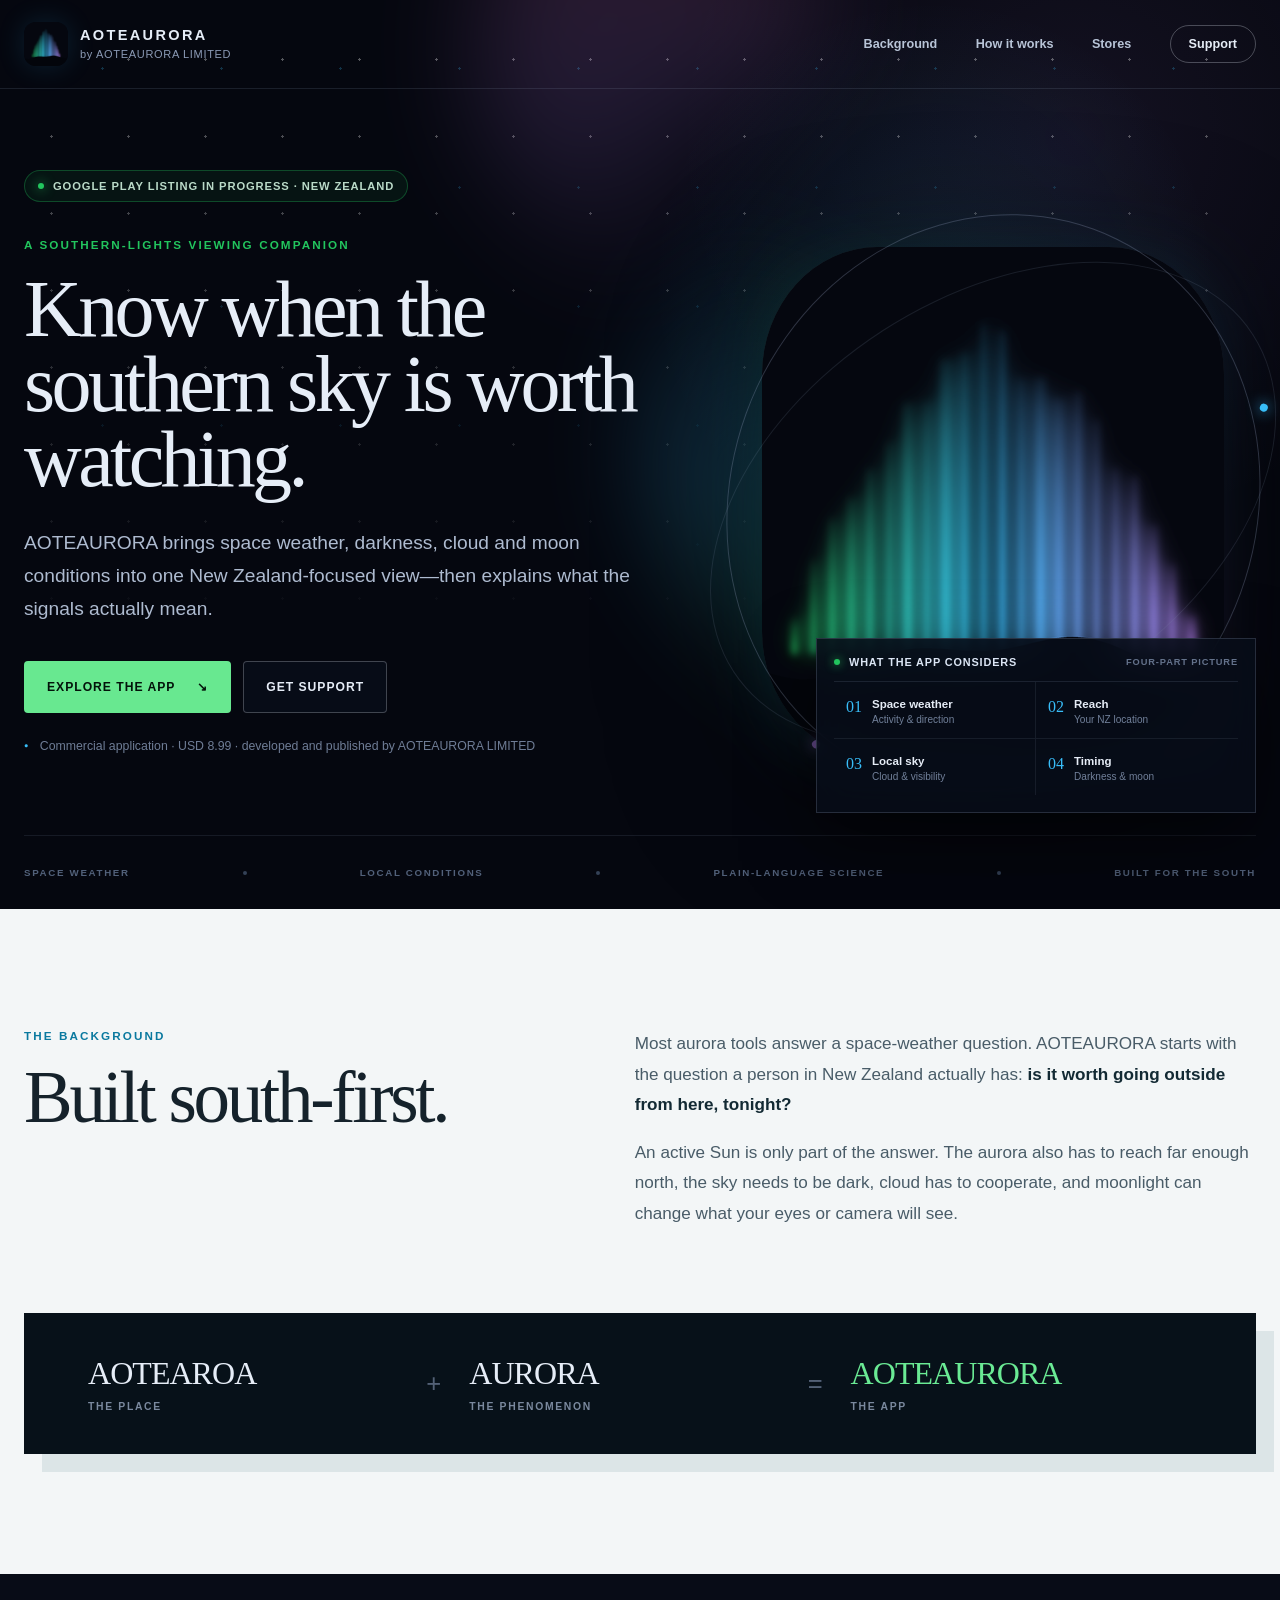
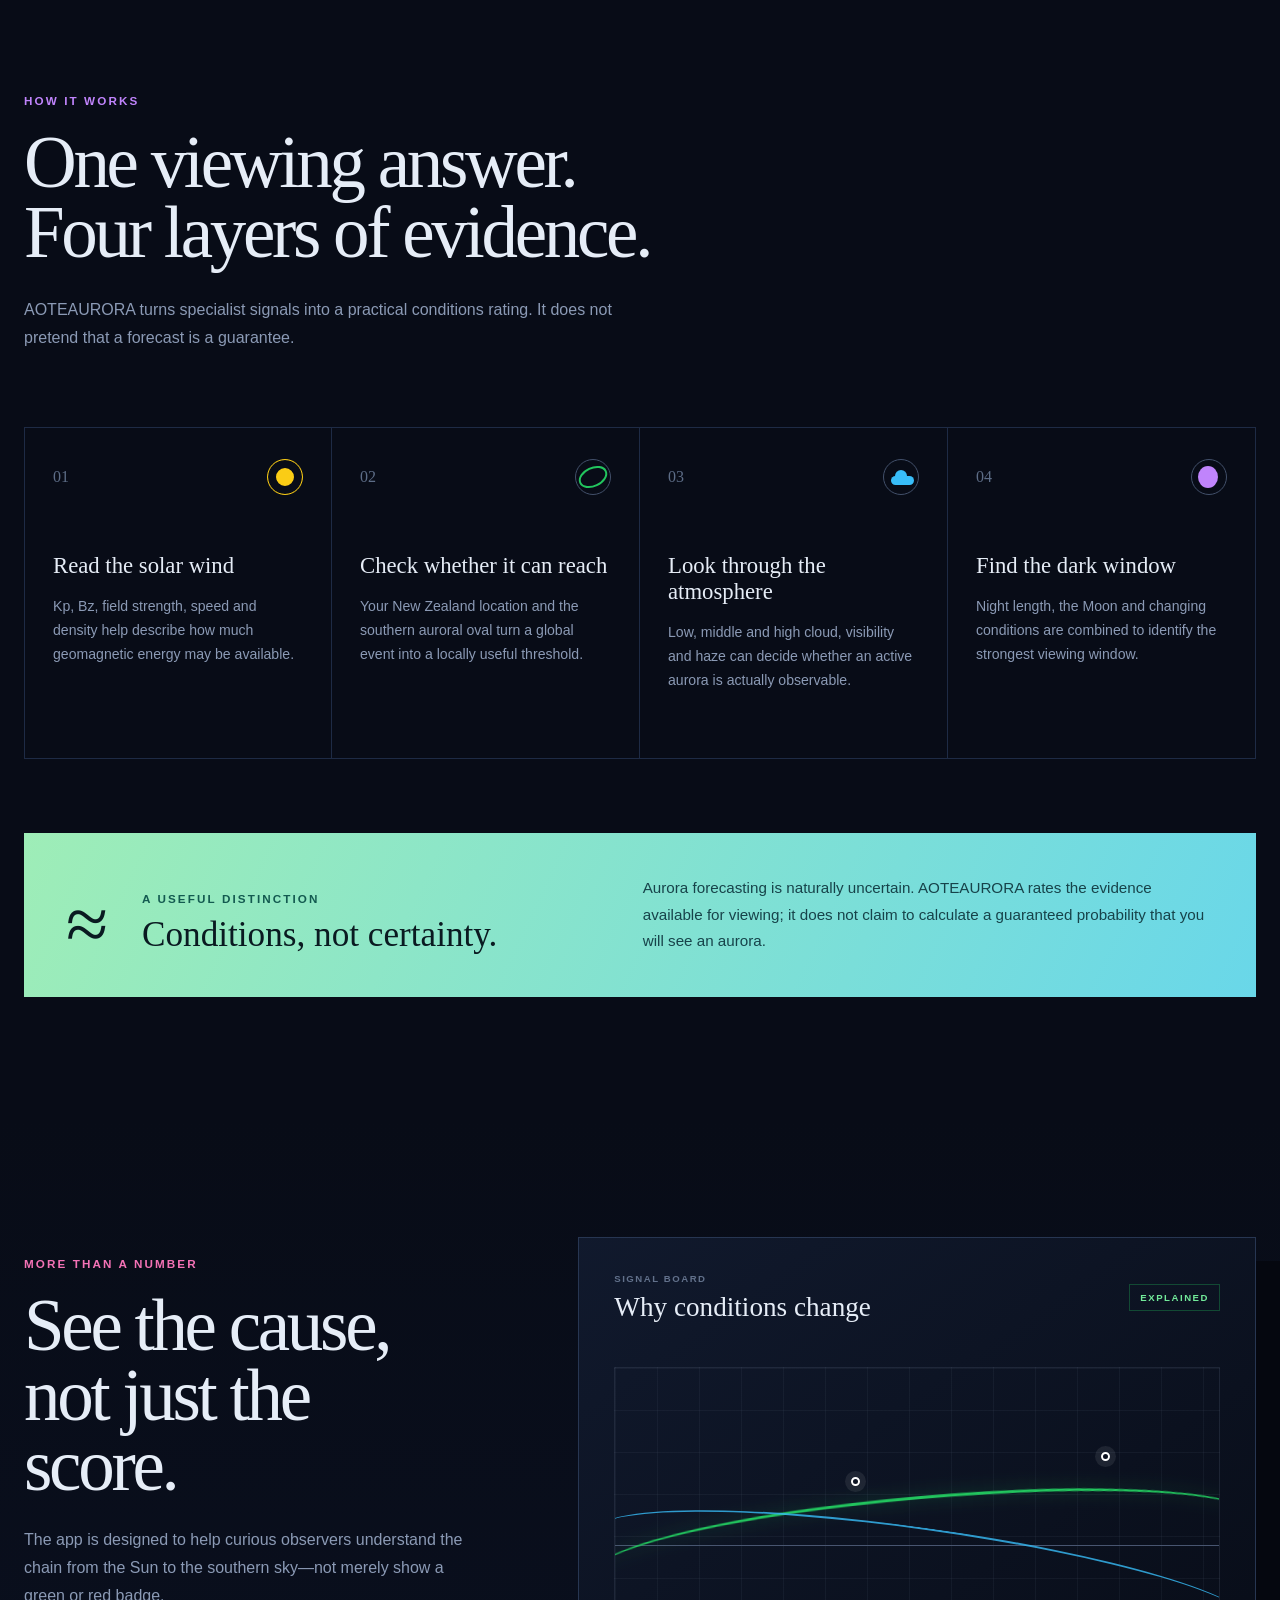
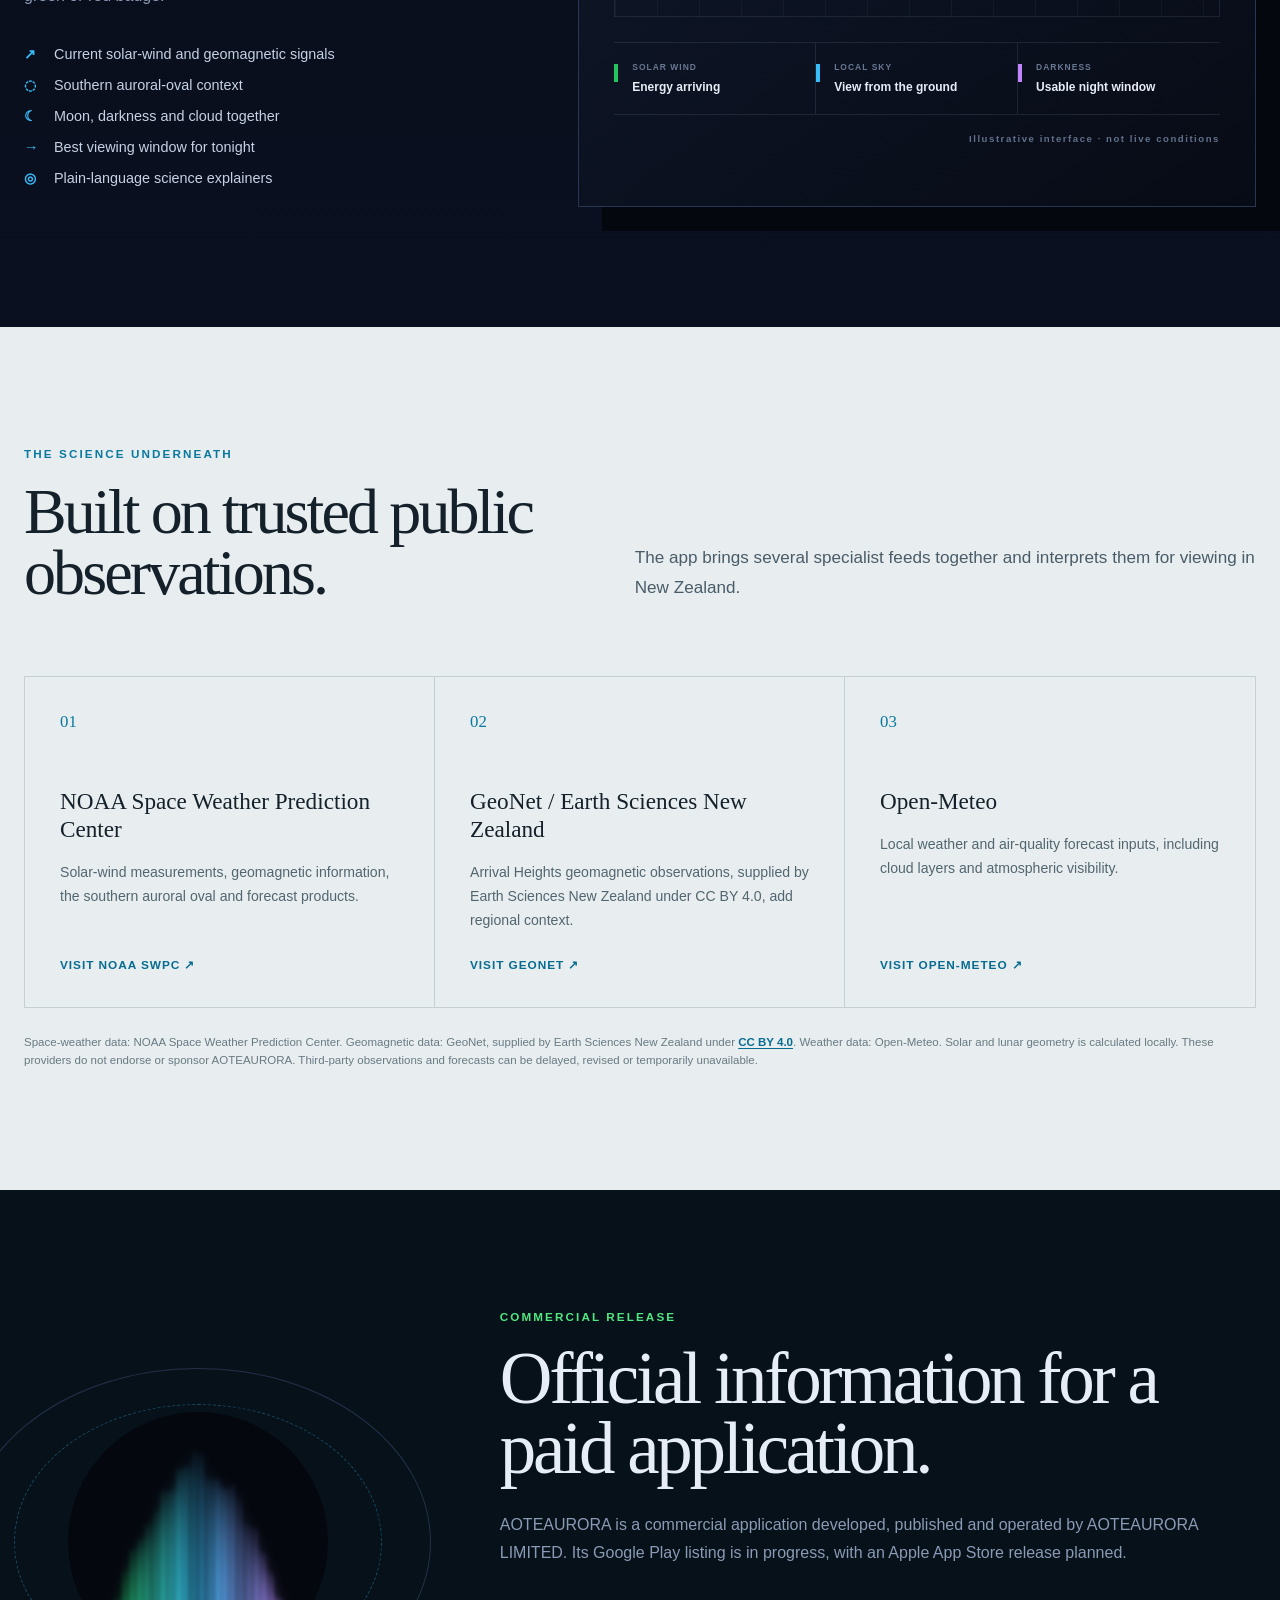
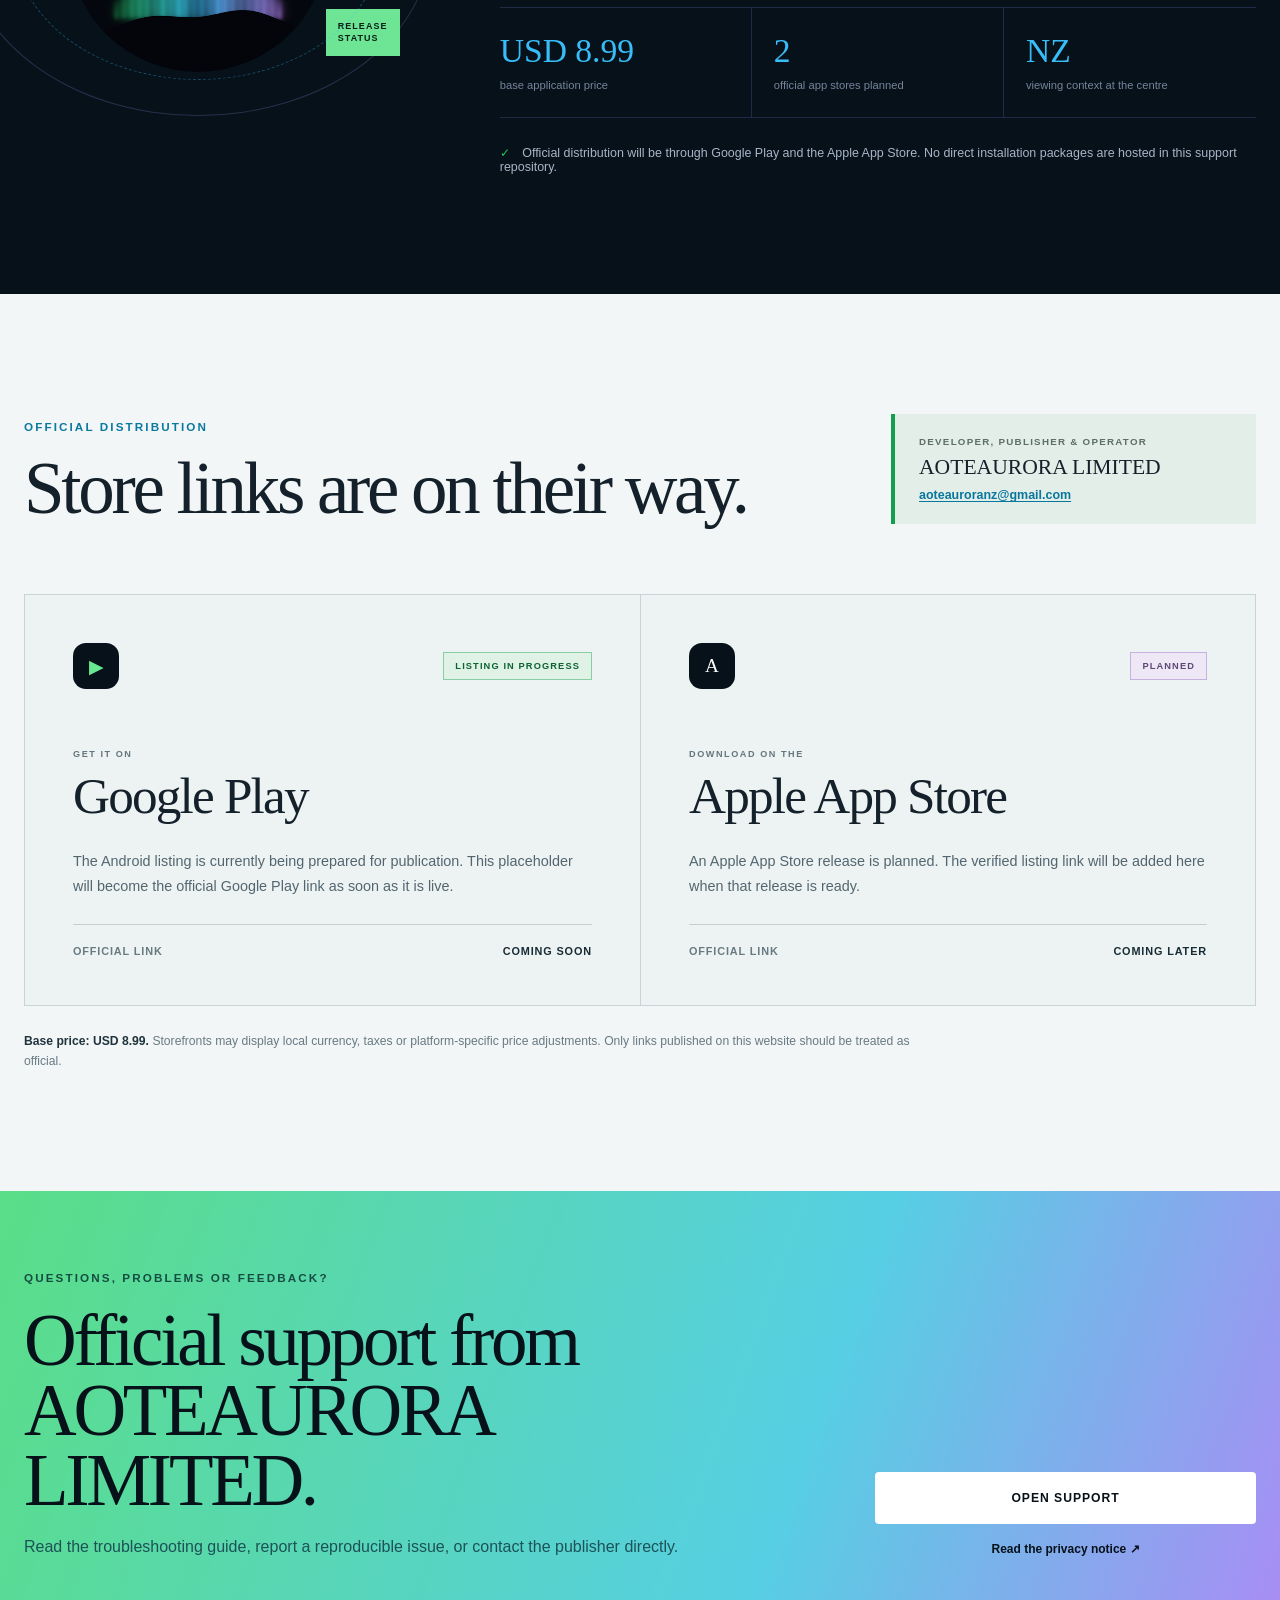
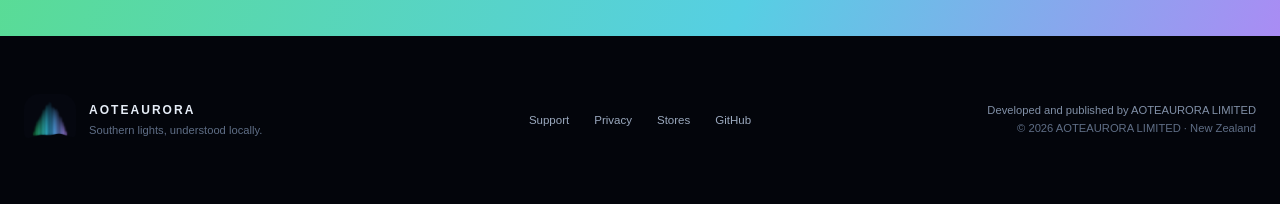
==== commit 53a71a5f: "Align site with AOTEAURORA LIMITED" ====
--- a/index.html
+++ b/index.html
@@ -4,16 +4,42 @@
   <meta charset="utf-8">
   <meta name="viewport" content="width=device-width, initial-scale=1">
   <meta name="theme-color" content="#05070f">
-  <meta name="description" content="Background, science, project status, and support for AOTEAURORA — a New Zealand-focused southern-lights viewing companion in development.">
-  <meta property="og:title" content="AOTEAURORA — Southern lights, understood locally">
-  <meta property="og:description" content="A New Zealand-focused viewing companion that brings space weather and local sky conditions together.">
+  <meta name="description" content="Official product information, store status, privacy, and support for AOTEAURORA — the paid New Zealand southern-lights app published by AOTEAURORA LIMITED.">
+  <meta property="og:title" content="AOTEAURORA — Official app information and support">
+  <meta property="og:description" content="A paid New Zealand-focused southern-lights app developed and published by AOTEAURORA LIMITED.">
   <meta property="og:type" content="website">
   <meta property="og:url" content="https://bennyco86.github.io/aoteaurora/">
   <meta property="og:image" content="https://bennyco86.github.io/aoteaurora/assets/aoteaurora-icon.png">
+  <!-- SEARCH CONSOLE: add the account-specific google-site-verification meta tag here when issued. -->
   <link rel="canonical" href="https://bennyco86.github.io/aoteaurora/">
   <link rel="icon" href="assets/favicon.png" type="image/png">
-  <link rel="stylesheet" href="assets/site.css?v=20260827">
-  <title>AOTEAURORA — Southern lights, understood locally</title>
+  <link rel="stylesheet" href="assets/site.css?v=20260828">
+  <script type="application/ld+json">
+  {
+    "@context": "https://schema.org",
+    "@graph": [
+      {
+        "@type": "Organization",
+        "@id": "https://bennyco86.github.io/aoteaurora/#publisher",
+        "name": "AOTEAURORA LIMITED",
+        "legalName": "AOTEAURORA LIMITED",
+        "url": "https://bennyco86.github.io/aoteaurora/",
+        "email": "aoteauroranz@gmail.com",
+        "brand": { "@type": "Brand", "name": "AOTEAURORA" }
+      },
+      {
+        "@type": "SoftwareApplication",
+        "@id": "https://bennyco86.github.io/aoteaurora/#app",
+        "name": "AOTEAURORA",
+        "applicationCategory": "WeatherApplication",
+        "isAccessibleForFree": false,
+        "publisher": { "@id": "https://bennyco86.github.io/aoteaurora/#publisher" },
+        "description": "A paid New Zealand-focused southern-lights viewing application."
+      }
+    ]
+  }
+  </script>
+  <title>AOTEAURORA — Official app information and support</title>
 </head>
 <body>
   <a class="skip-link" href="#main">Skip to content</a>
@@ -22,12 +48,12 @@
     <div class="wrap nav-shell">
       <a class="brand" href="index.html" aria-label="AOTEAURORA home">
         <img src="assets/aoteaurora-maskable.png" alt="" width="44" height="44">
-        <span><strong>AOTEAURORA</strong><small>by Aotearoa Labs</small></span>
+        <span><strong>AOTEAURORA</strong><small>by AOTEAURORA LIMITED</small></span>
       </a>
       <nav aria-label="Main navigation">
         <a href="#story">Background</a>
         <a href="#method">How it works</a>
-        <a href="#status">Status</a>
+        <a href="#stores">Stores</a>
         <a class="nav-support" href="support.html">Support</a>
       </nav>
     </div>
@@ -40,15 +66,15 @@
       <div class="stars" aria-hidden="true"></div>
       <div class="wrap hero-grid">
         <div class="hero-copy">
-          <p class="status-pill"><span></span> In development · Aotearoa New Zealand</p>
+          <p class="status-pill"><span></span> Google Play listing in progress · New Zealand</p>
           <p class="eyebrow">A southern-lights viewing companion</p>
           <h1>Know when the southern sky is worth watching.</h1>
           <p class="lede">AOTEAURORA brings space weather, darkness, cloud and moon conditions into one New Zealand-focused view—then explains what the signals actually mean.</p>
           <div class="hero-actions">
-            <a class="button button-primary" href="#story">Discover the project <span aria-hidden="true">↘</span></a>
+            <a class="button button-primary" href="#story">Explore the app <span aria-hidden="true">↘</span></a>
             <a class="button button-quiet" href="support.html">Get support</a>
           </div>
-          <p class="distribution-note"><span aria-hidden="true">●</span> This site contains project information and support only. No app downloads are hosted here.</p>
+          <p class="distribution-note"><span aria-hidden="true">●</span> Commercial application · USD 8.99 · developed and published by AOTEAURORA LIMITED</p>
         </div>
 
         <div class="hero-visual" aria-label="Illustration of the four condition groups AOTEAURORA considers">
@@ -72,7 +98,7 @@
           </div>
         </div>
       </div>
-      <div class="wrap hero-foot" aria-label="Project attributes">
+      <div class="wrap hero-foot" aria-label="App attributes">
         <span>SPACE WEATHER</span><i></i><span>LOCAL CONDITIONS</span><i></i><span>PLAIN-LANGUAGE SCIENCE</span><i></i><span>BUILT FOR THE SOUTH</span>
       </div>
     </section>
@@ -102,7 +128,7 @@
         <b aria-hidden="true">=</b>
         <div class="name-part result">
           <span>AOTEAURORA</span>
-          <small>the project</small>
+          <small>the app</small>
         </div>
       </div>
     </section>
@@ -154,7 +180,7 @@
         <div class="view-copy">
           <p class="eyebrow pink">More than a number</p>
           <h2>See the cause, not just the score.</h2>
-          <p>The project is designed to help curious observers understand the chain from the Sun to the southern sky—not merely show a green or red badge.</p>
+          <p>The app is designed to help curious observers understand the chain from the Sun to the southern sky—not merely show a green or red badge.</p>
           <ul class="tick-list">
             <li><span>↗</span> Current solar-wind and geomagnetic signals</li>
             <li><span>◌</span> Southern auroral-oval context</li>
@@ -193,7 +219,7 @@
             <p class="eyebrow cyan">The science underneath</p>
             <h2>Built on trusted public observations.</h2>
           </div>
-          <p class="intro-copy">The project brings several specialist feeds together and interprets them for viewing in New Zealand.</p>
+          <p class="intro-copy">The app brings several specialist feeds together and interprets them for viewing in New Zealand.</p>
         </div>
         <div class="source-grid">
           <article>
@@ -215,7 +241,7 @@
             <a href="https://open-meteo.com/" rel="noopener noreferrer">Visit Open-Meteo <span aria-hidden="true">↗</span></a>
           </article>
         </div>
-        <p class="source-caveat">Space-weather data: NOAA Space Weather Prediction Center. Geomagnetic data: GeoNet, supplied by Earth Sciences New Zealand under <a href="https://creativecommons.org/licenses/by/4.0/" rel="noopener noreferrer">CC BY 4.0</a>. Weather data: Open-Meteo. Solar and lunar geometry is calculated locally. AOTEAURORA is independent and is not endorsed by these providers. Third-party observations and forecasts can be delayed, revised or temporarily unavailable.</p>
+        <p class="source-caveat">Space-weather data: NOAA Space Weather Prediction Center. Geomagnetic data: GeoNet, supplied by Earth Sciences New Zealand under <a href="https://creativecommons.org/licenses/by/4.0/" rel="noopener noreferrer">CC BY 4.0</a>. Weather data: Open-Meteo. Solar and lunar geometry is calculated locally. These providers do not endorse or sponsor AOTEAURORA. Third-party observations and forecasts can be delayed, revised or temporarily unavailable.</p>
       </div>
     </section>
 
@@ -223,19 +249,61 @@
       <div class="wrap status-grid">
         <div class="status-icon-wrap">
           <img src="assets/aoteaurora-maskable.png" alt="" width="260" height="260">
-          <span>PROJECT<br>STATUS</span>
+          <span>RELEASE<br>STATUS</span>
         </div>
         <div>
-          <p class="eyebrow green-text">In development</p>
-          <h2>Here to explain the work—not distribute it.</h2>
-          <p>AOTEAURORA is still being developed and tested. This public site is the permanent home for its background, status, privacy information and support.</p>
+          <p class="eyebrow green-text">Commercial release</p>
+          <h2>Official information for a paid application.</h2>
+          <p>AOTEAURORA is a commercial application developed, published and operated by AOTEAURORA LIMITED. Its Google Play listing is in progress, with an Apple App Store release planned.</p>
           <div class="status-facts">
-            <div><strong>5</strong><span>interface languages being explored</span></div>
-            <div><strong>0</strong><span>accounts or advertising systems</span></div>
+            <div><strong>USD 8.99</strong><span>base application price</span></div>
+            <div><strong>2</strong><span>official app stores planned</span></div>
             <div><strong>NZ</strong><span>viewing context at the centre</span></div>
           </div>
-          <p class="no-download"><span aria-hidden="true">✓</span> This repository does not contain the app, its source code, or installation packages.</p>
-        </div>
+          <p class="no-download"><span aria-hidden="true">✓</span> Official distribution will be through Google Play and the Apple App Store. No direct installation packages are hosted in this support repository.</p>
+        </div>
+      </div>
+    </section>
+
+    <section class="section store-section" id="stores">
+      <div class="wrap">
+        <div class="store-heading">
+          <div>
+            <p class="eyebrow cyan">Official distribution</p>
+            <h2>Store links are on their way.</h2>
+          </div>
+          <div class="publisher-card">
+            <span>Developer, publisher &amp; operator</span>
+            <strong>AOTEAURORA LIMITED</strong>
+            <a href="mailto:aoteauroranz@gmail.com">aoteauroranz@gmail.com</a>
+          </div>
+        </div>
+
+        <div class="store-grid">
+          <article class="store-card google-store">
+            <div class="store-card-top">
+              <span class="store-symbol" aria-hidden="true">▶</span>
+              <span class="store-state">Listing in progress</span>
+            </div>
+            <p>GET IT ON</p>
+            <h3>Google Play</h3>
+            <p class="store-copy">The Android listing is currently being prepared for publication. This placeholder will become the official Google Play link as soon as it is live.</p>
+            <!-- STORE LINK PLACEHOLDER: replace this span with the official Google Play anchor when approved. -->
+            <span class="store-link-placeholder" aria-disabled="true"><span>Official link</span><strong>Coming soon</strong></span>
+          </article>
+          <article class="store-card apple-store">
+            <div class="store-card-top">
+              <span class="store-symbol" aria-hidden="true">A</span>
+              <span class="store-state planned">Planned</span>
+            </div>
+            <p>DOWNLOAD ON THE</p>
+            <h3>Apple App Store</h3>
+            <p class="store-copy">An Apple App Store release is planned. The verified listing link will be added here when that release is ready.</p>
+            <!-- STORE LINK PLACEHOLDER: replace this span with the official Apple App Store anchor when approved. -->
+            <span class="store-link-placeholder" aria-disabled="true"><span>Official link</span><strong>Coming later</strong></span>
+          </article>
+        </div>
+        <p class="price-note"><strong>Base price: USD 8.99.</strong> Storefronts may display local currency, taxes or platform-specific price adjustments. Only links published on this website should be treated as official.</p>
       </div>
     </section>
 
@@ -243,8 +311,8 @@
       <div class="wrap support-box">
         <div>
           <p class="eyebrow">Questions, problems or feedback?</p>
-          <h2>Support from the person building it.</h2>
-          <p>Read the troubleshooting guide, report a reproducible issue, or send a private support email.</p>
+          <h2>Official support from AOTEAURORA LIMITED.</h2>
+          <p>Read the troubleshooting guide, report a reproducible issue, or contact the publisher directly.</p>
         </div>
         <div class="support-actions">
           <a class="button button-light" href="support.html">Open support</a>
@@ -263,10 +331,10 @@
       <div class="footer-links">
         <a href="support.html">Support</a>
         <a href="privacy.html">Privacy</a>
+        <a href="#stores">Stores</a>
         <a href="https://github.com/Bennyco86/aoteaurora">GitHub</a>
-        <a href="https://aotearoa-labs.netlify.app/">Aotearoa Labs</a>
-      </div>
-      <p>Independent project by Aotearoa Labs<br><span>© 2026 · Made in Aotearoa New Zealand</span></p>
+      </div>
+      <p>Developed and published by AOTEAURORA LIMITED<br><span>© 2026 AOTEAURORA LIMITED · New Zealand</span></p>
     </div>
   </footer>
 </body>
--- a/assets/site.css
+++ b/assets/site.css
@@ -205,6 +205,29 @@
 .no-download { margin: 27px 0 0; color: #a8b5c8; font-size: .78rem; }
 .no-download span { margin-right: 9px; color: var(--green); }
 
+.store-section { color: #14212a; background: var(--paper); }
+.store-heading { display: grid; grid-template-columns: 1fr auto; gap: 60px; align-items: end; }
+.store-heading h2 { max-width: 760px; margin: 0; font-family: Georgia, "Times New Roman", serif; font-size: clamp(3.1rem, 5.7vw, 5.8rem); font-weight: 400; line-height: .96; letter-spacing: -.045em; }
+.publisher-card { min-width: 365px; padding: 22px 24px; display: grid; gap: 8px; border-left: 4px solid #159e4c; background: #e4eee8; }
+.publisher-card span { color: #5c6f68; font-size: .61rem; font-weight: 800; letter-spacing: .13em; text-transform: uppercase; }
+.publisher-card strong { font-family: Georgia, serif; font-size: 1.35rem; font-weight: 400; }
+.publisher-card a { width: fit-content; color: #08779d; font-size: .78rem; font-weight: 750; text-decoration: underline; text-underline-offset: 2px; }
+.store-grid { margin-top: 70px; display: grid; grid-template-columns: 1fr 1fr; border: 1px solid #c8d3d6; }
+.store-card { min-height: 410px; padding: clamp(30px, 4vw, 48px); display: flex; flex-direction: column; background: #edf2f3; }
+.store-card + .store-card { border-left: 1px solid #c8d3d6; }
+.store-card-top { margin-bottom: 60px; display: flex; align-items: center; justify-content: space-between; gap: 20px; }
+.store-symbol { width: 46px; height: 46px; display: grid; place-items: center; color: white; border-radius: 13px; background: #071119; font-family: Georgia, serif; font-size: 1.2rem; }
+.google-store .store-symbol { color: #68e890; }
+.store-state { padding: 8px 11px; color: #0d6332; border: 1px solid #88cda3; background: #dff2e5; font-size: .58rem; font-weight: 850; letter-spacing: .12em; text-transform: uppercase; }
+.store-state.planned { color: #5b4974; border-color: #c5b3dd; background: #eee7f6; }
+.store-card > p:not(.store-copy) { margin-bottom: 7px; color: #65767e; font-size: .57rem; font-weight: 850; letter-spacing: .17em; }
+.store-card h3 { margin: 0 0 24px; font-family: Georgia, serif; font-size: clamp(2.2rem, 4vw, 3.5rem); font-weight: 400; letter-spacing: -.035em; }
+.store-copy { max-width: 550px; color: #53666f; font-size: .9rem; line-height: 1.7; }
+.store-link-placeholder { margin-top: auto; padding-top: 20px; display: flex; align-items: center; justify-content: space-between; gap: 20px; color: #687a82; border-top: 1px solid #c4cfd2; font-size: .68rem; font-weight: 800; letter-spacing: .08em; text-transform: uppercase; }
+.store-link-placeholder strong { color: #182c35; }
+.price-note { max-width: 920px; margin: 25px 0 0; color: #687a83; font-size: .76rem; line-height: 1.65; }
+.price-note strong { color: #20343d; }
+
 .support-cta { padding: 80px 0; color: #071119; background: linear-gradient(110deg, #5ade87, #56cfe3 62%, #a98cf4); }
 .support-box { display: grid; grid-template-columns: 1.35fr .65fr; gap: 60px; align-items: end; }
 .support-box .eyebrow { color: #154d43; }
@@ -278,6 +301,8 @@
   .source-grid article { min-height: 250px; border-right: 0; border-bottom: 1px solid #c5d0d4; }
   .science-note { grid-template-columns: 1fr; gap: 30px; }
   .status-icon-wrap { max-width: 330px; margin: 0 auto 30px; }
+  .store-heading { grid-template-columns: 1fr; }
+  .publisher-card { min-width: 0; max-width: 520px; }
   .support-actions { max-width: 420px; }
   .footer-grid { grid-template-columns: 1fr 1fr; }
   .footer-grid > p { grid-column: 1 / -1; text-align: left; }
@@ -314,6 +339,9 @@
   .status-facts { grid-template-columns: 1fr; }
   .status-facts > div, .status-facts > div:not(:first-child) { padding: 18px 0; border-right: 0; border-bottom: 1px solid var(--line); }
   .status-facts > div:last-child { border-bottom: 0; }
+  .store-grid { grid-template-columns: 1fr; }
+  .store-card { min-height: 375px; }
+  .store-card + .store-card { border-left: 0; border-top: 1px solid #c8d3d6; }
   .footer-grid { grid-template-columns: 1fr; }
   .footer-links { flex-wrap: wrap; }
   .footer-grid > p { grid-column: auto; }
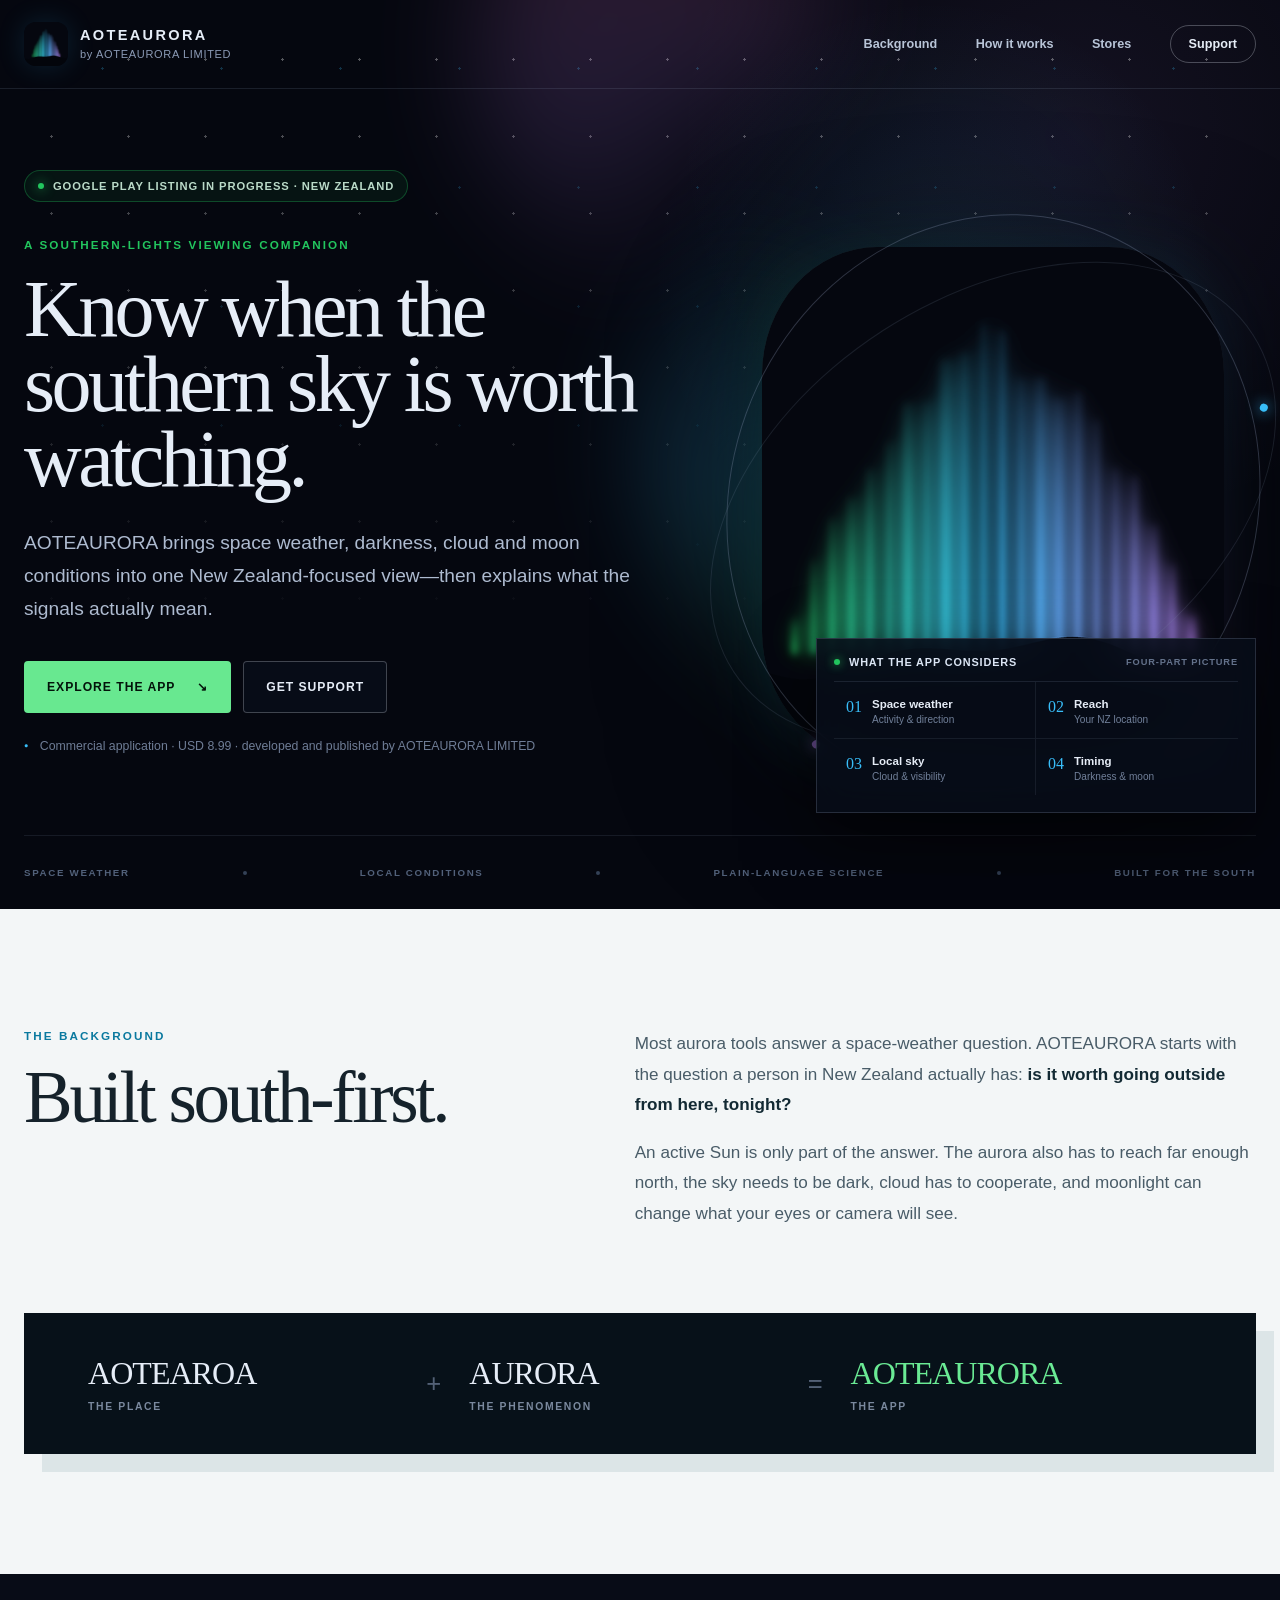
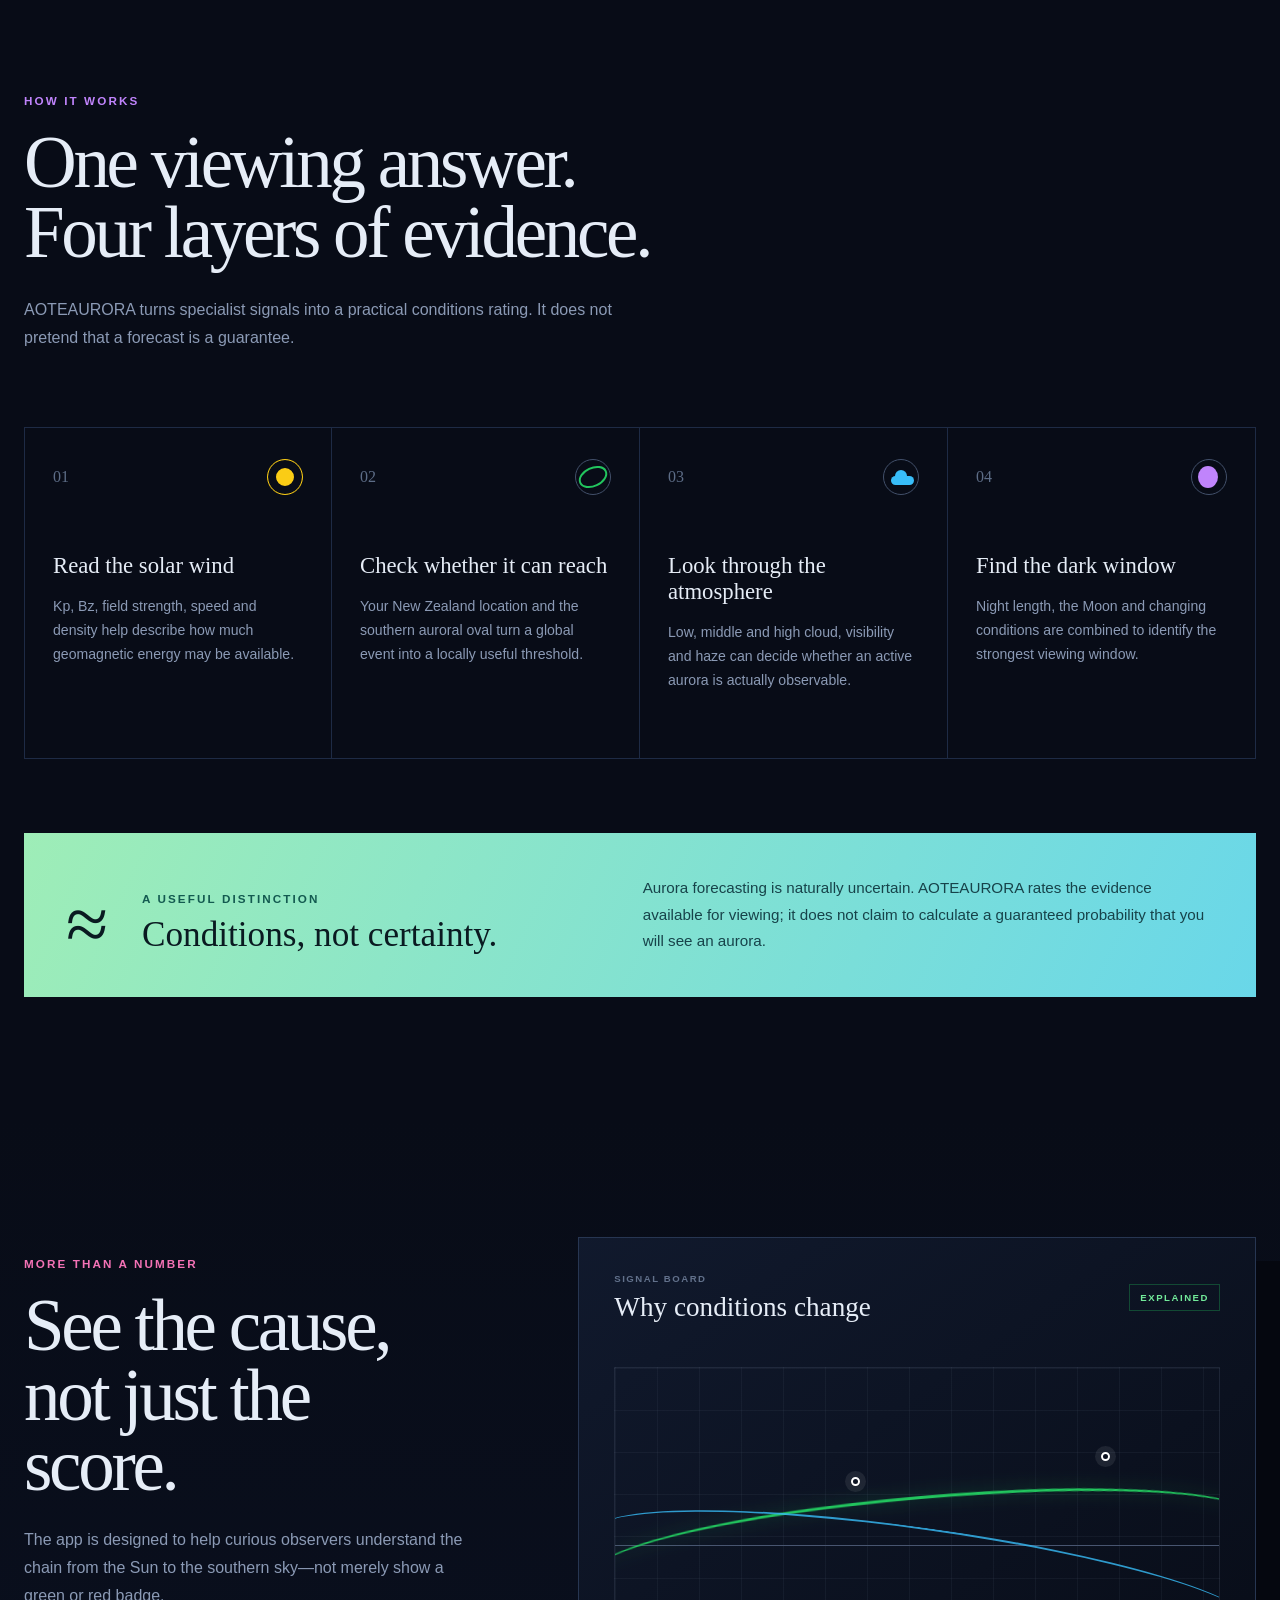
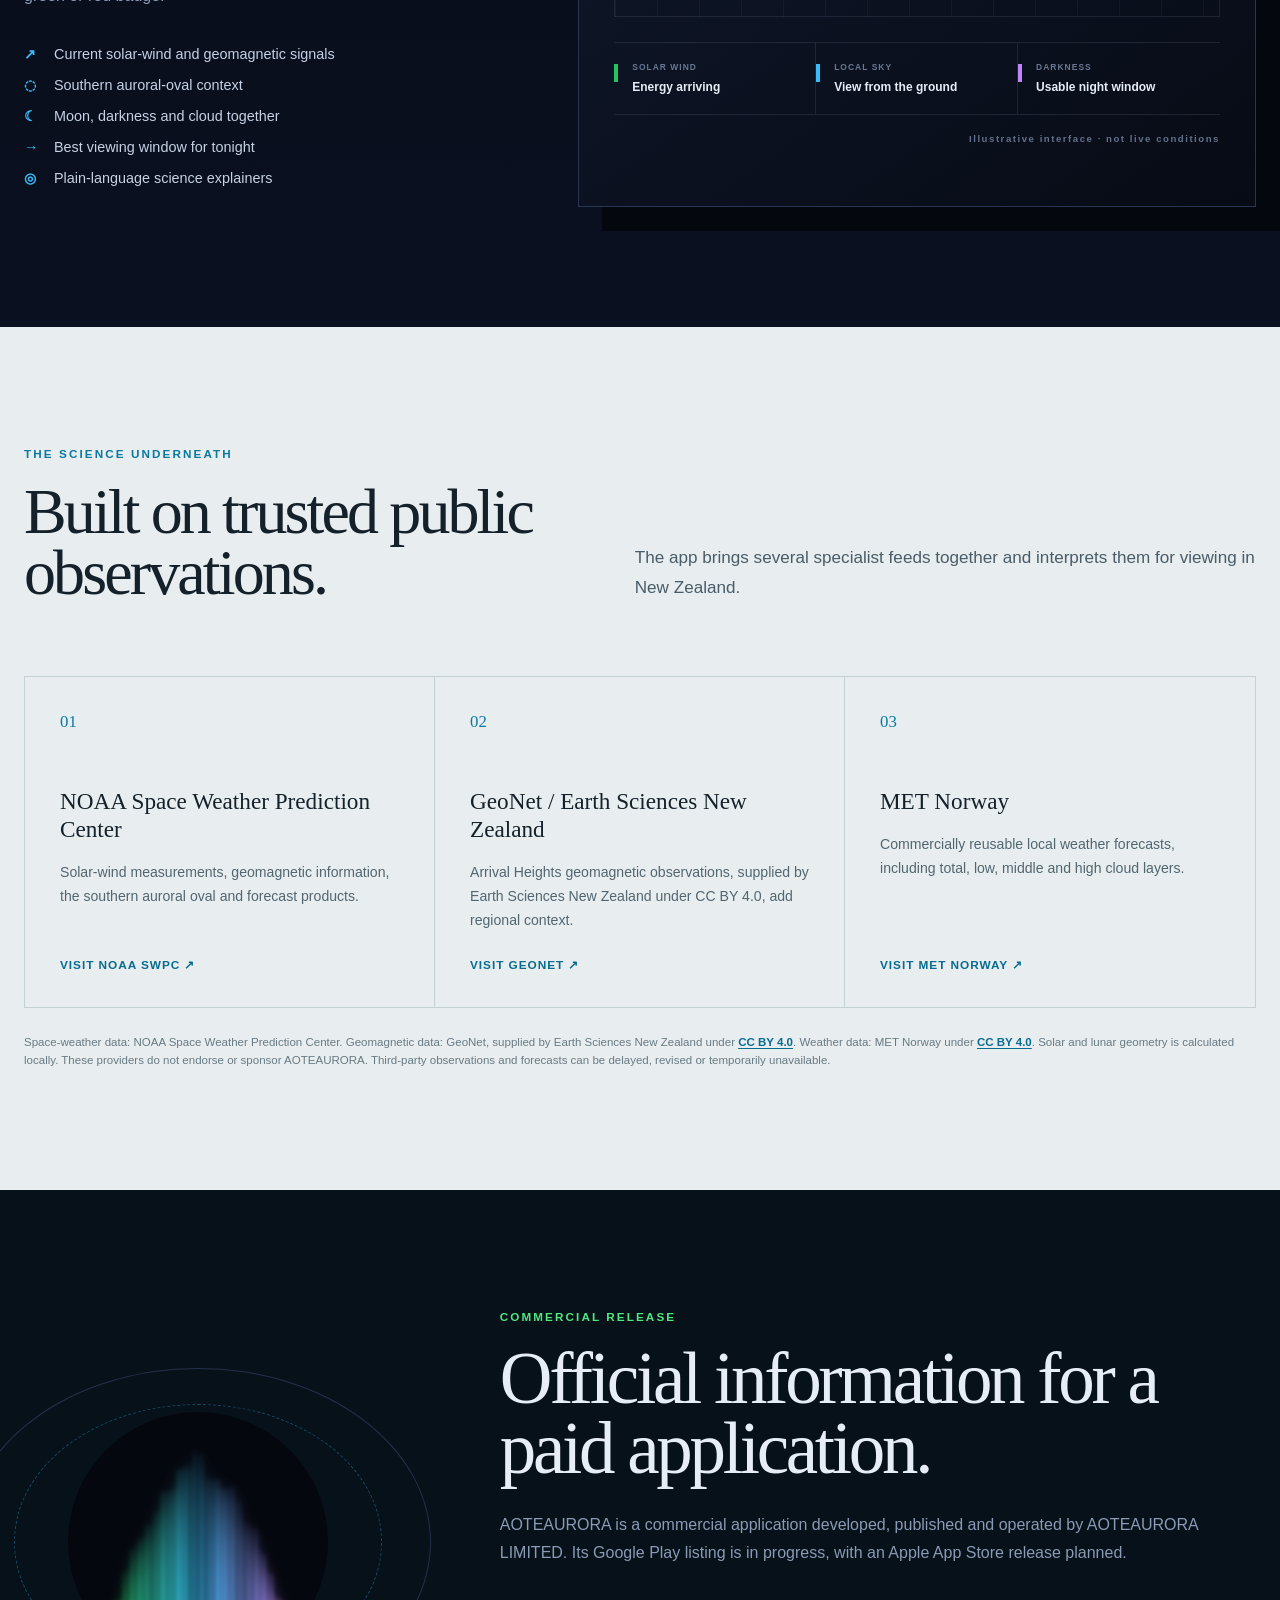
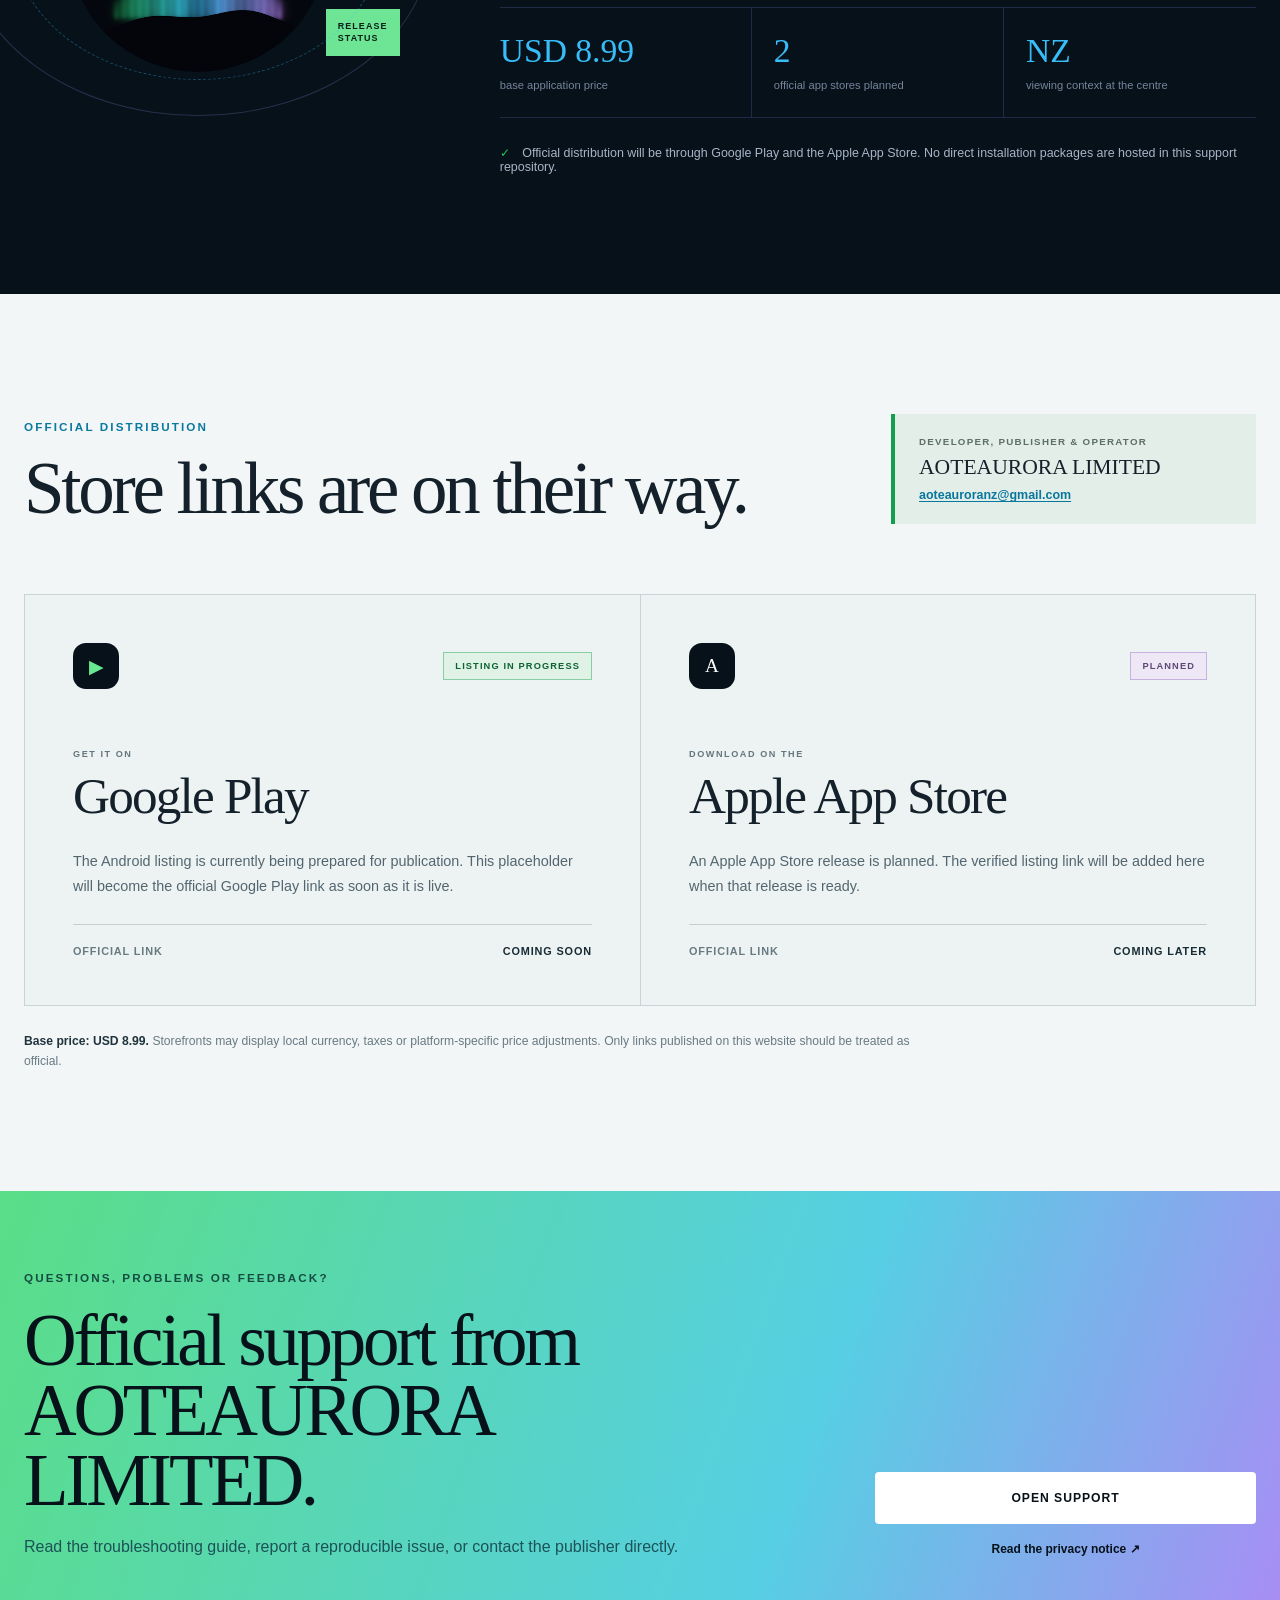
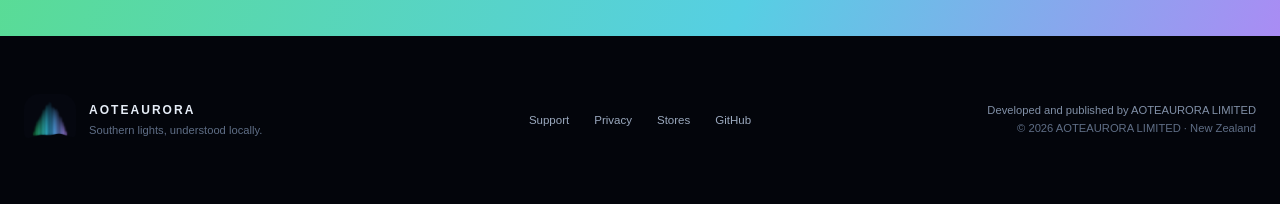
==== commit c63d5012: "Update app publisher and MET Norway disclosures" ====
--- a/index.html
+++ b/index.html
@@ -236,12 +236,12 @@
           </article>
           <article>
             <span class="source-no">03</span>
-            <h3>Open-Meteo</h3>
-            <p>Local weather and air-quality forecast inputs, including cloud layers and atmospheric visibility.</p>
-            <a href="https://open-meteo.com/" rel="noopener noreferrer">Visit Open-Meteo <span aria-hidden="true">↗</span></a>
-          </article>
-        </div>
-        <p class="source-caveat">Space-weather data: NOAA Space Weather Prediction Center. Geomagnetic data: GeoNet, supplied by Earth Sciences New Zealand under <a href="https://creativecommons.org/licenses/by/4.0/" rel="noopener noreferrer">CC BY 4.0</a>. Weather data: Open-Meteo. Solar and lunar geometry is calculated locally. These providers do not endorse or sponsor AOTEAURORA. Third-party observations and forecasts can be delayed, revised or temporarily unavailable.</p>
+            <h3>MET Norway</h3>
+            <p>Commercially reusable local weather forecasts, including total, low, middle and high cloud layers.</p>
+            <a href="https://api.met.no/" rel="noopener noreferrer">Visit MET Norway <span aria-hidden="true">↗</span></a>
+          </article>
+        </div>
+        <p class="source-caveat">Space-weather data: NOAA Space Weather Prediction Center. Geomagnetic data: GeoNet, supplied by Earth Sciences New Zealand under <a href="https://creativecommons.org/licenses/by/4.0/" rel="noopener noreferrer">CC BY 4.0</a>. Weather data: MET Norway under <a href="https://creativecommons.org/licenses/by/4.0/" rel="noopener noreferrer">CC BY 4.0</a>. Solar and lunar geometry is calculated locally. These providers do not endorse or sponsor AOTEAURORA. Third-party observations and forecasts can be delayed, revised or temporarily unavailable.</p>
       </div>
     </section>
 
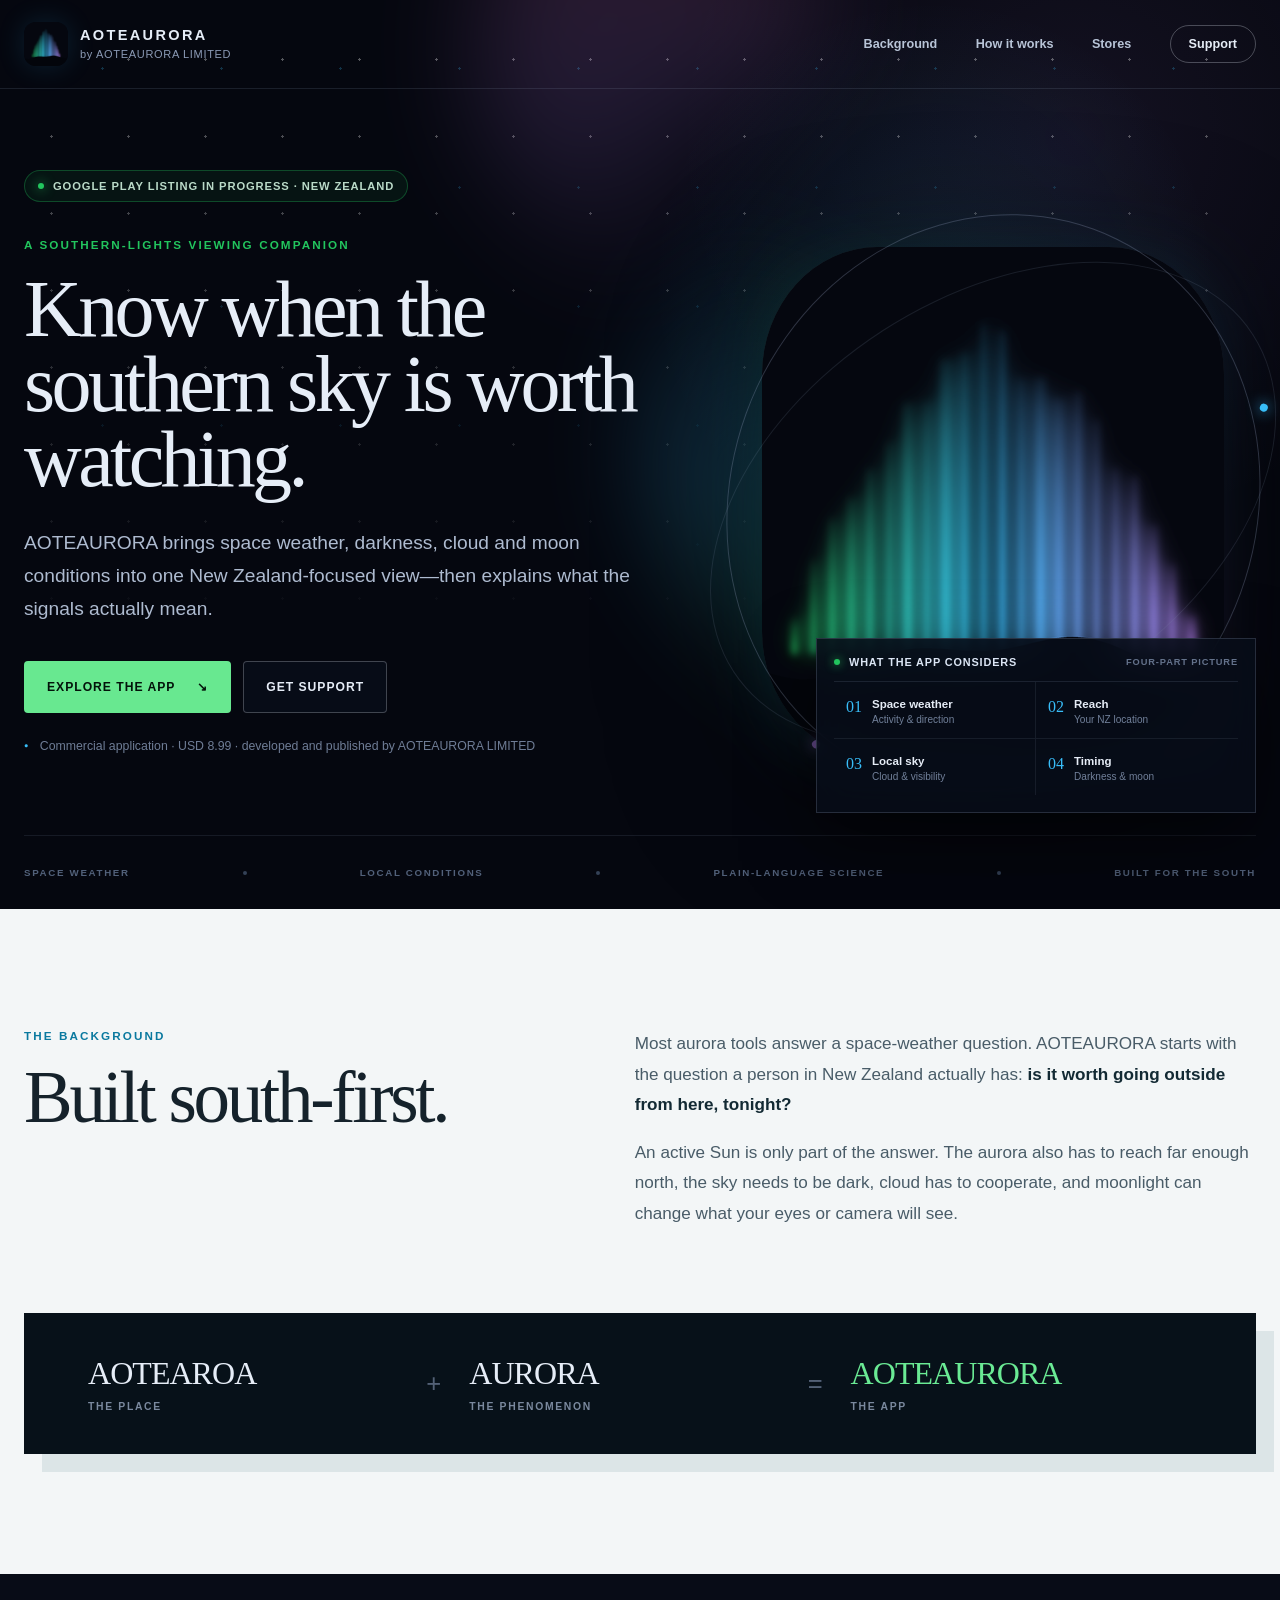
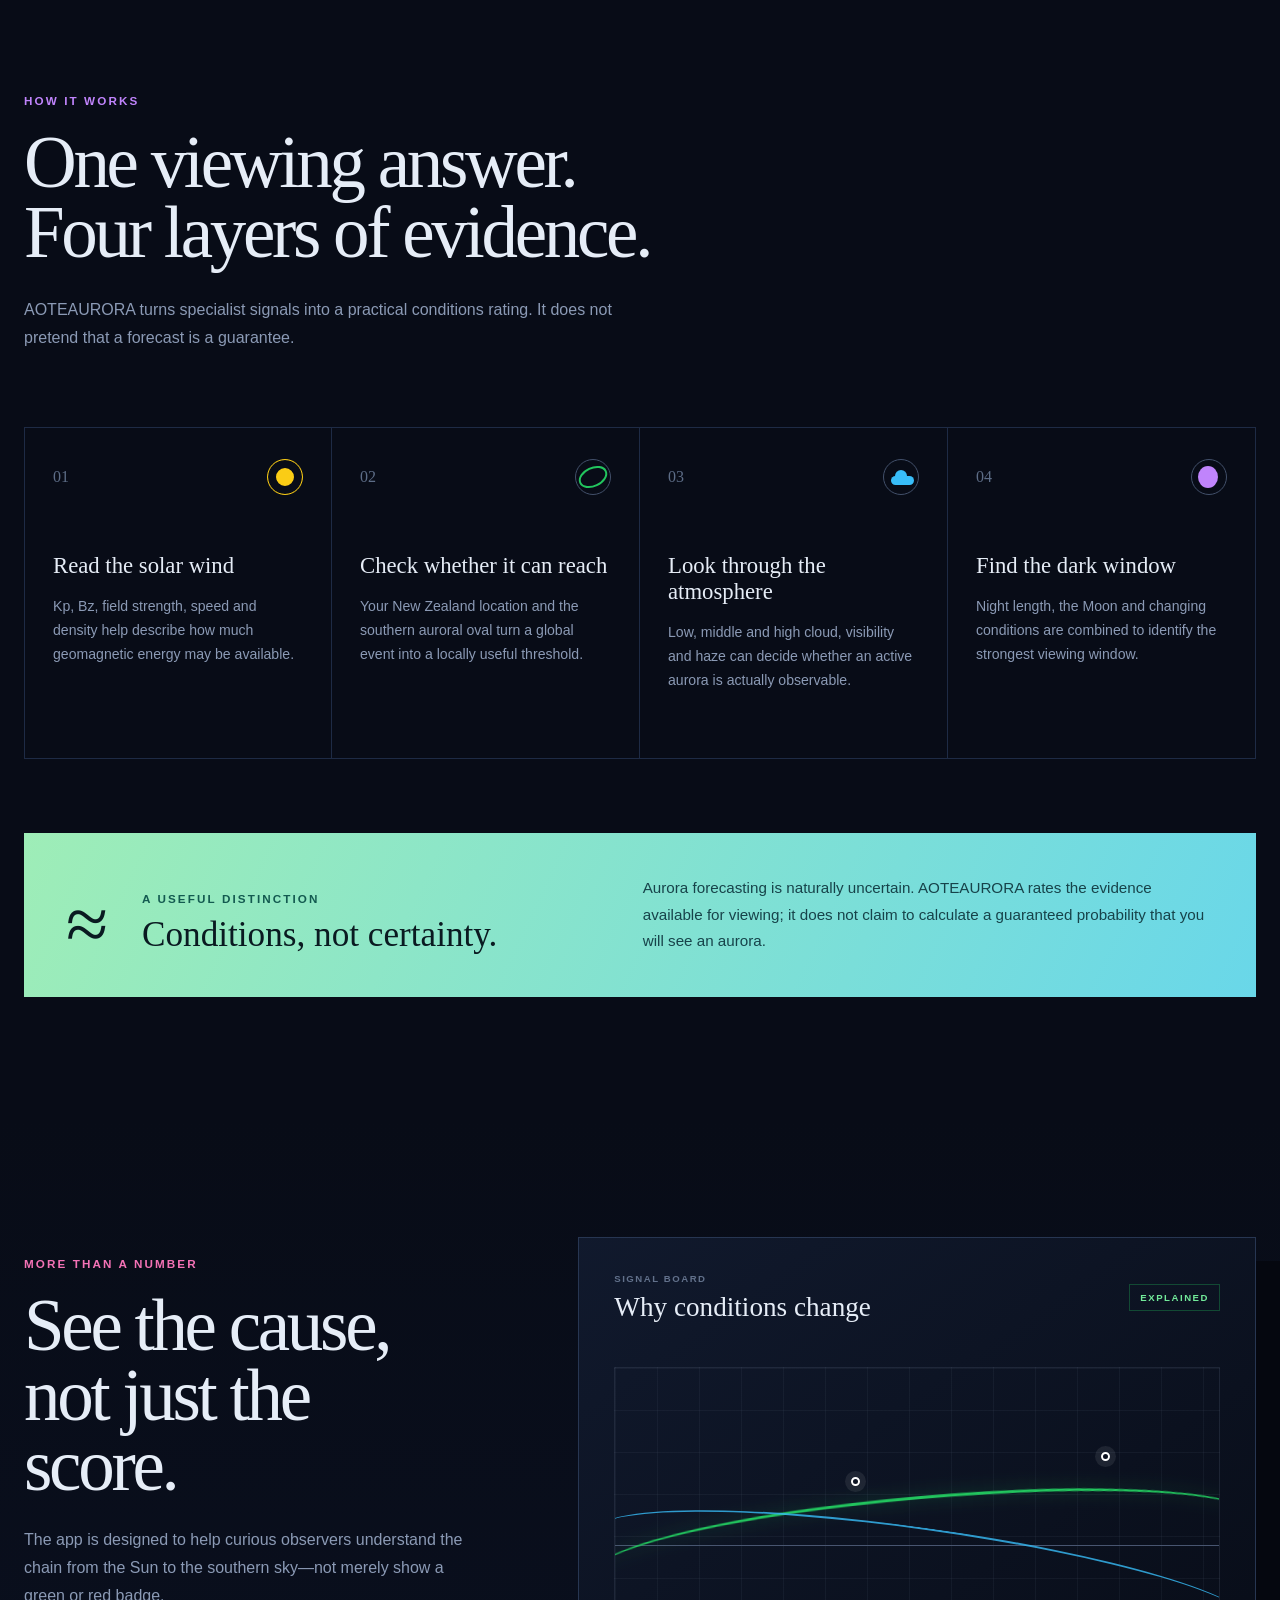
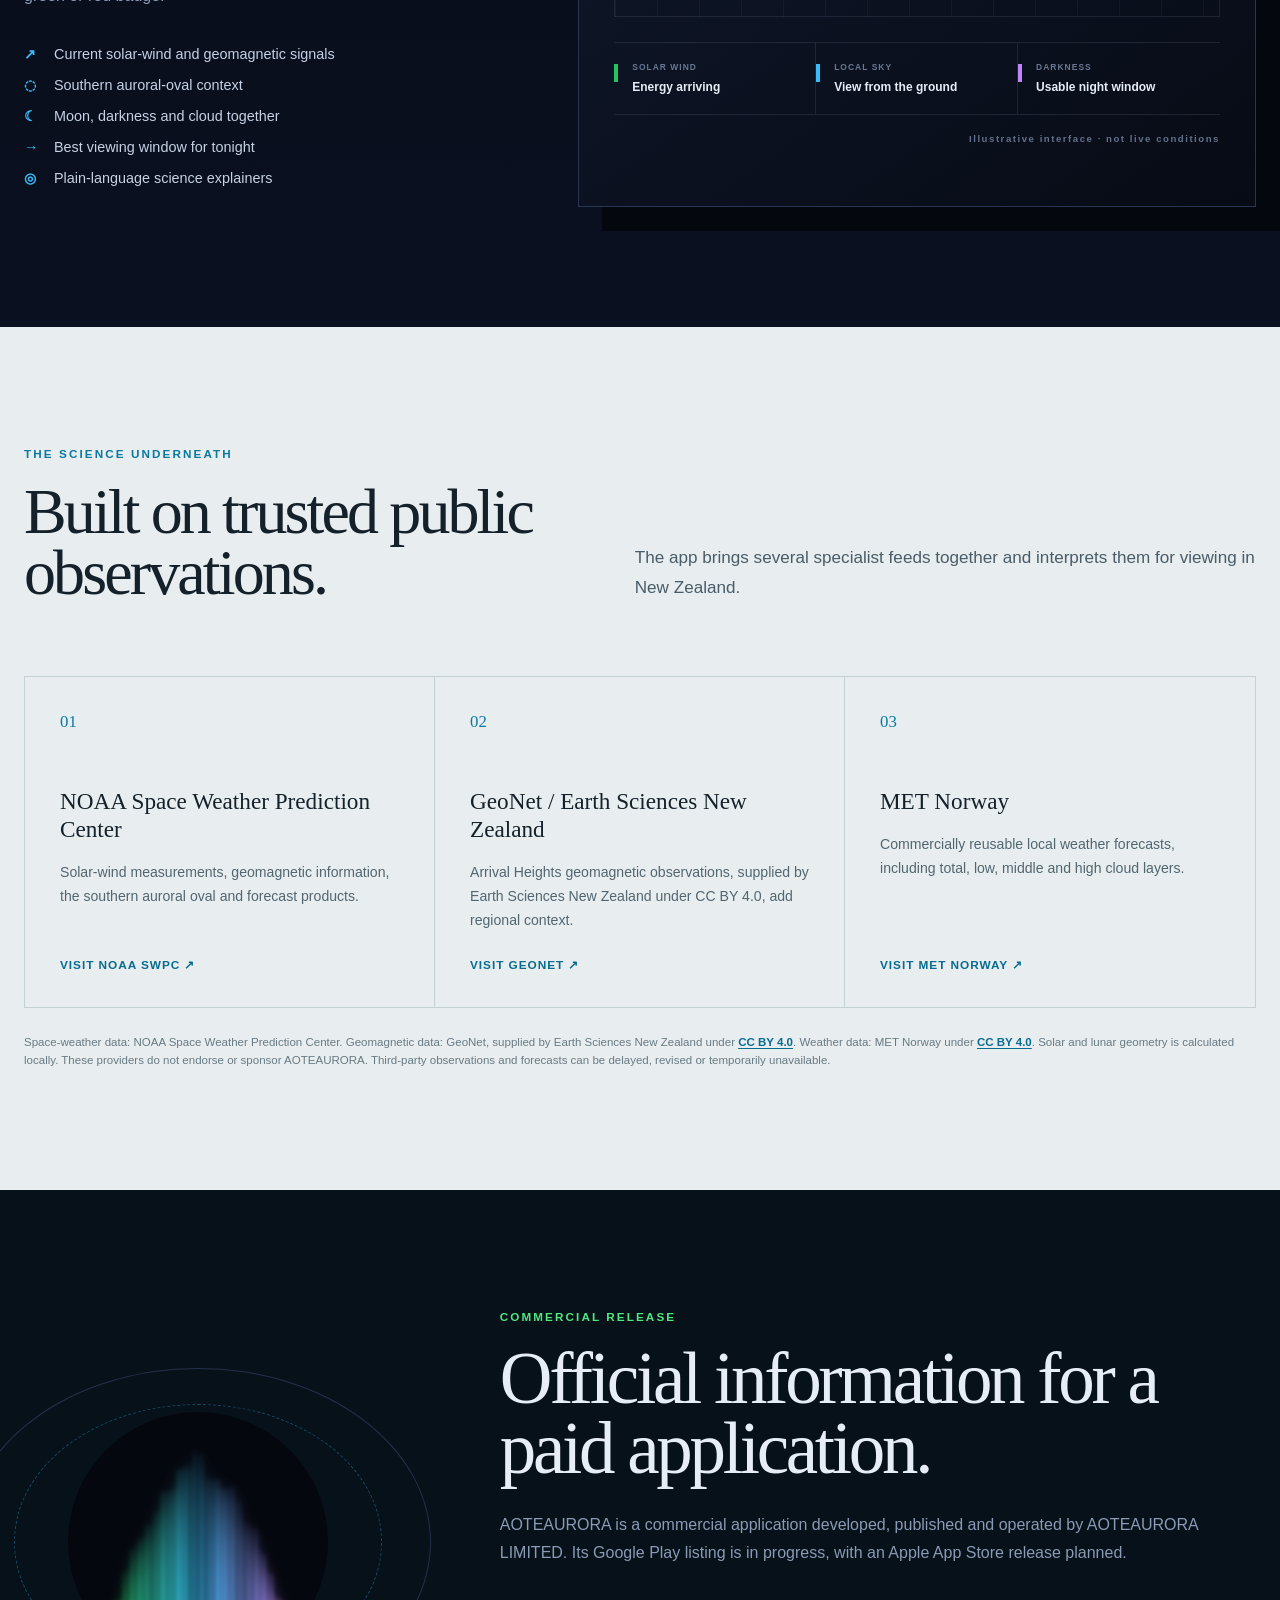
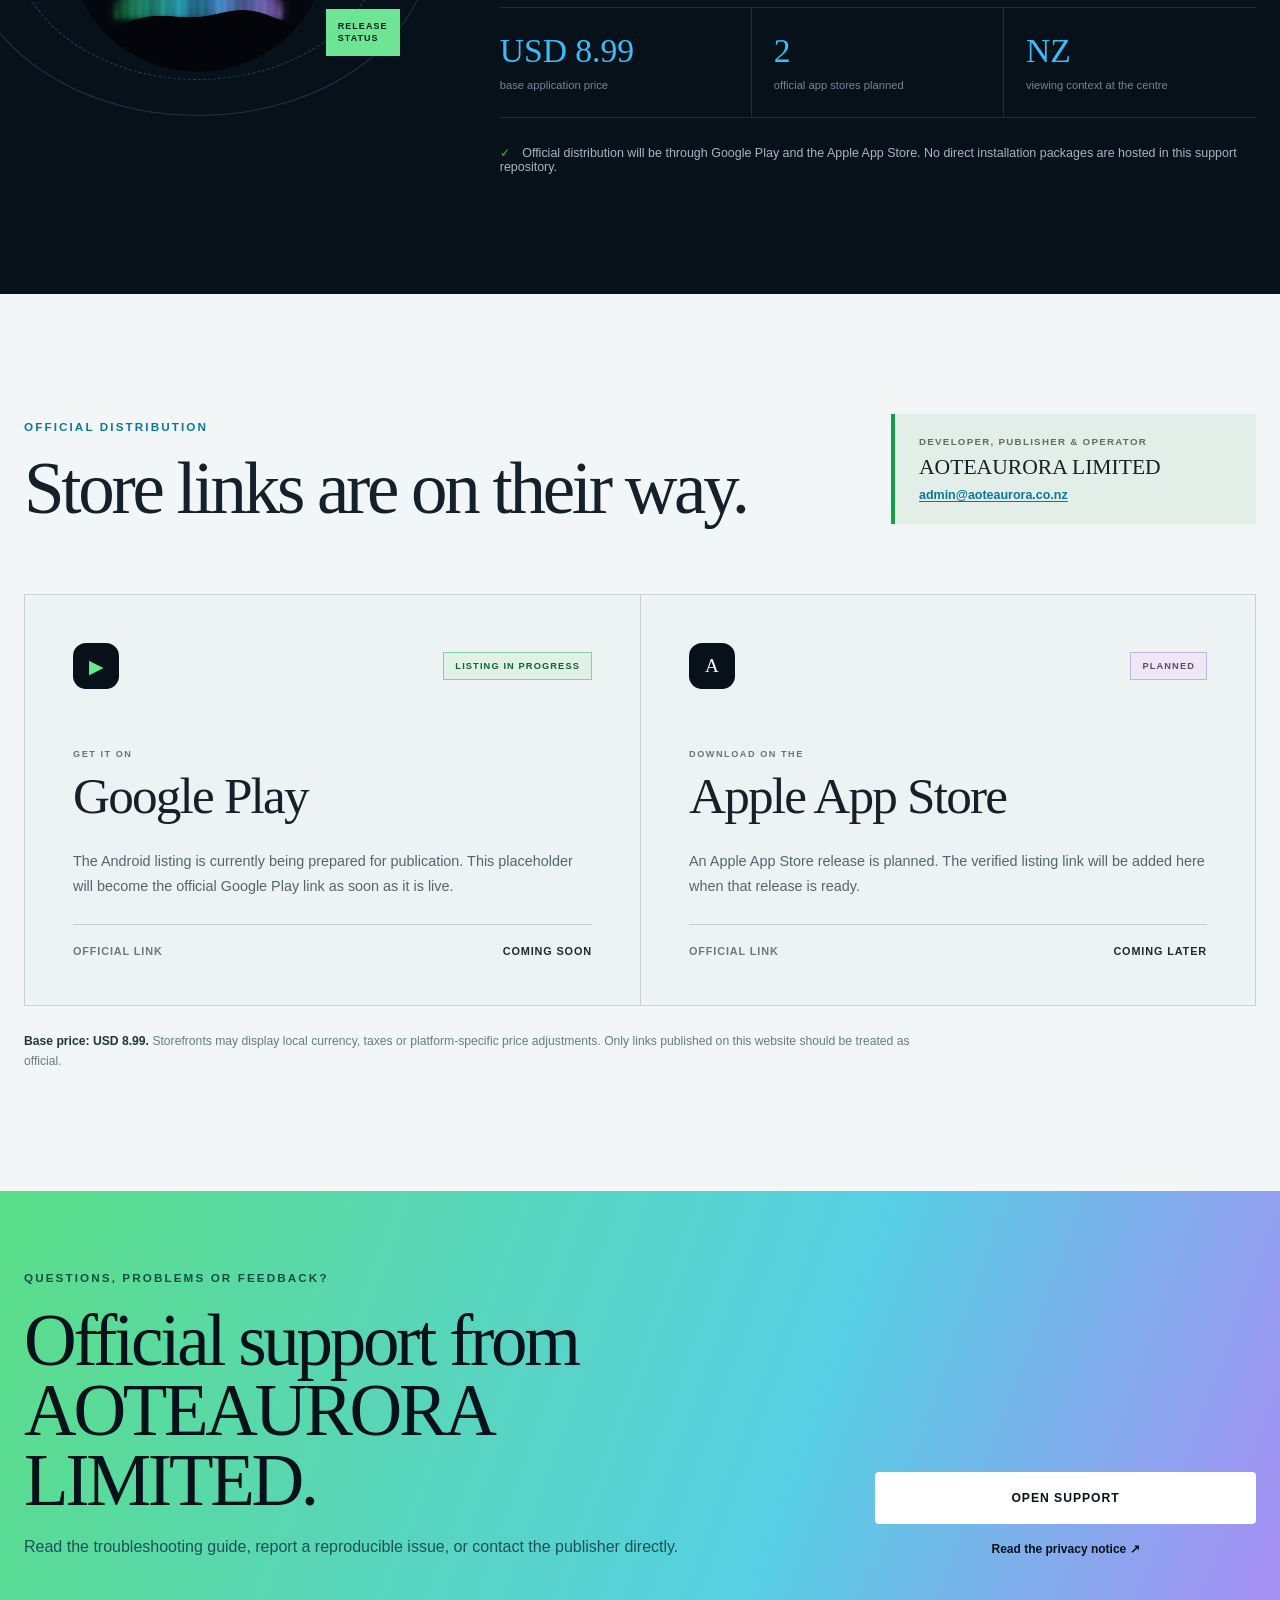
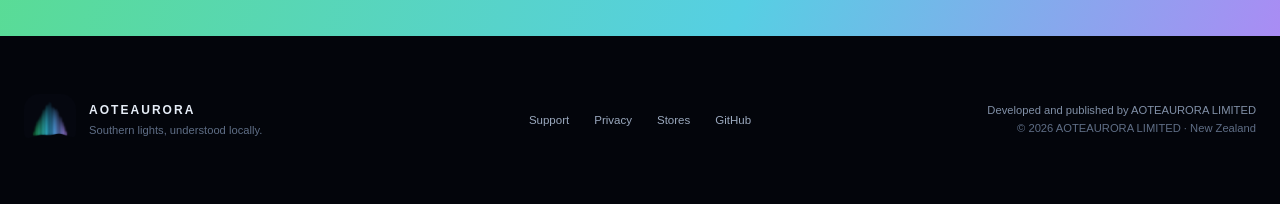
==== commit 89188bc5: "Show domain email on website contact pages" ====
--- a/index.html
+++ b/index.html
@@ -24,7 +24,7 @@
         "name": "AOTEAURORA LIMITED",
         "legalName": "AOTEAURORA LIMITED",
         "url": "https://bennyco86.github.io/aoteaurora/",
-        "email": "aoteauroranz@gmail.com",
+        "email": "admin@aoteaurora.co.nz",
         "brand": { "@type": "Brand", "name": "AOTEAURORA" }
       },
       {
@@ -275,7 +275,7 @@
           <div class="publisher-card">
             <span>Developer, publisher &amp; operator</span>
             <strong>AOTEAURORA LIMITED</strong>
-            <a href="mailto:aoteauroranz@gmail.com">aoteauroranz@gmail.com</a>
+            <a href="mailto:admin@aoteaurora.co.nz">admin@aoteaurora.co.nz</a>
           </div>
         </div>
 
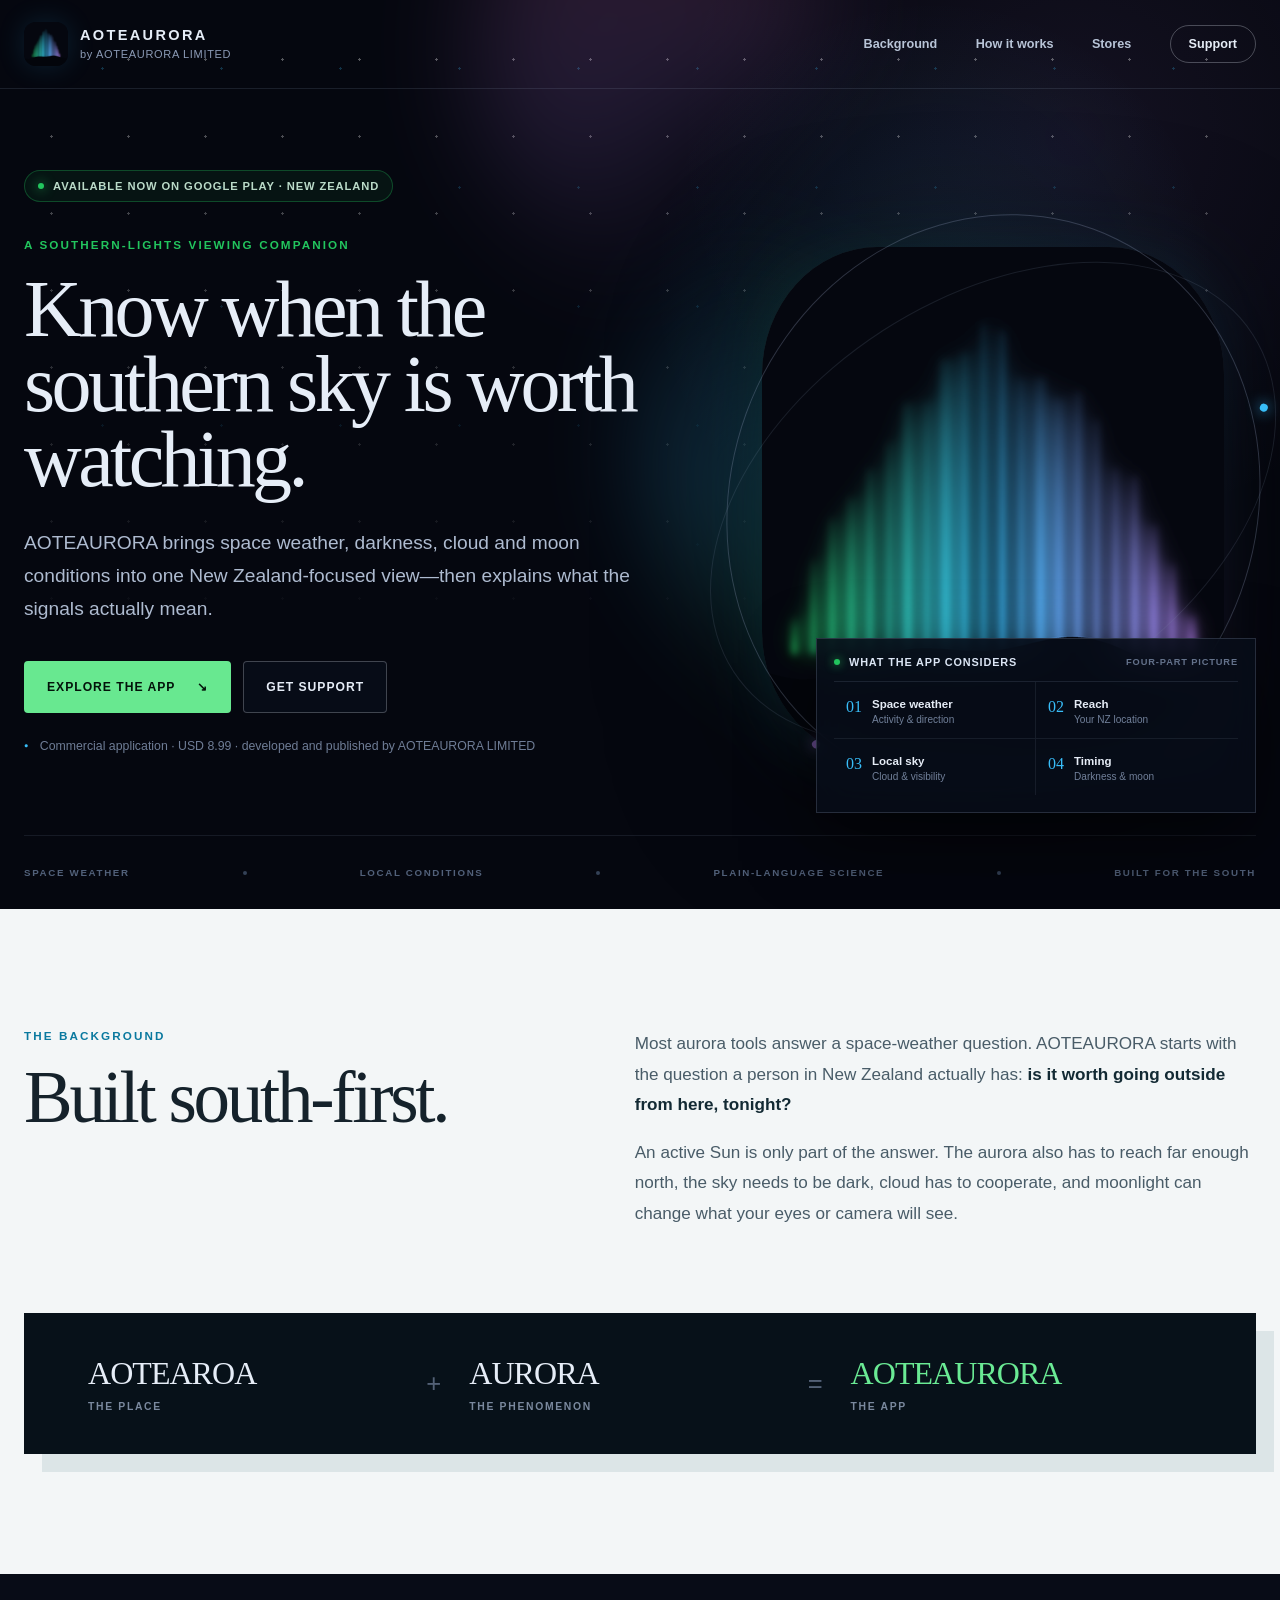
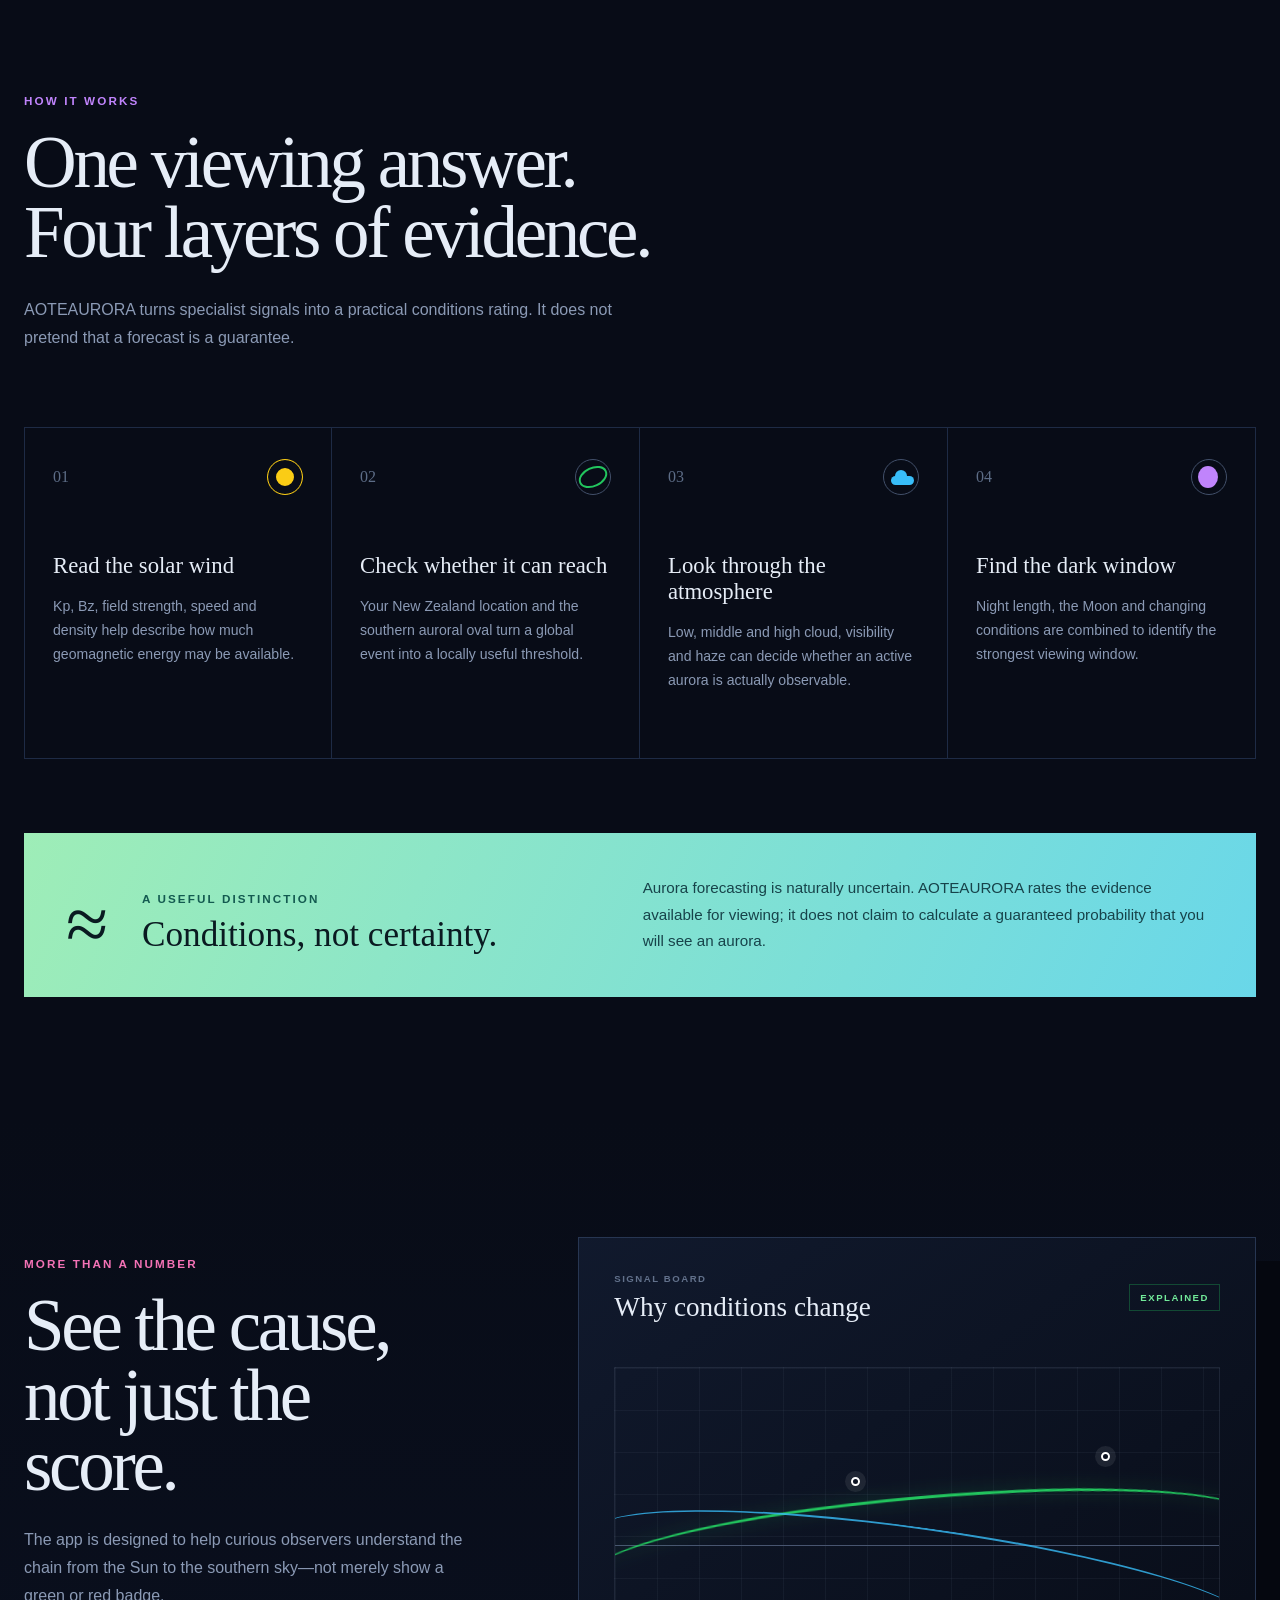
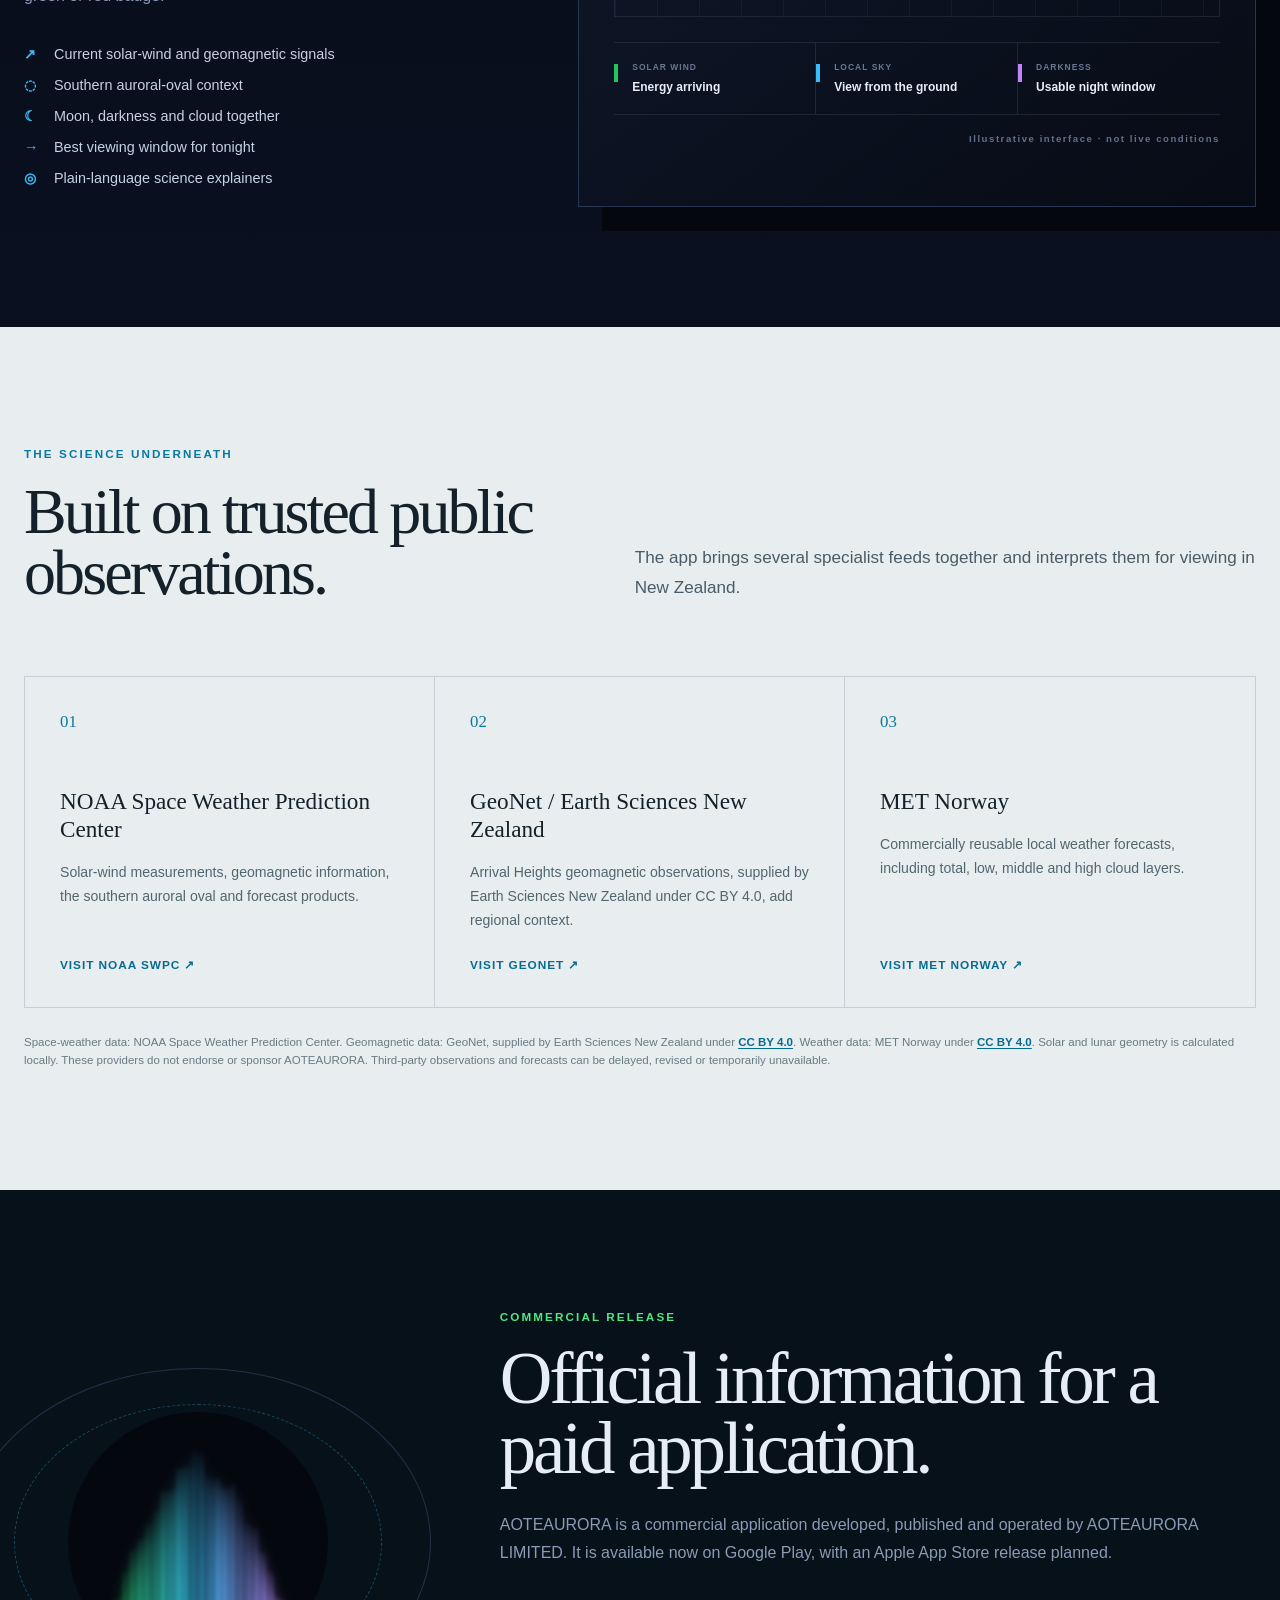
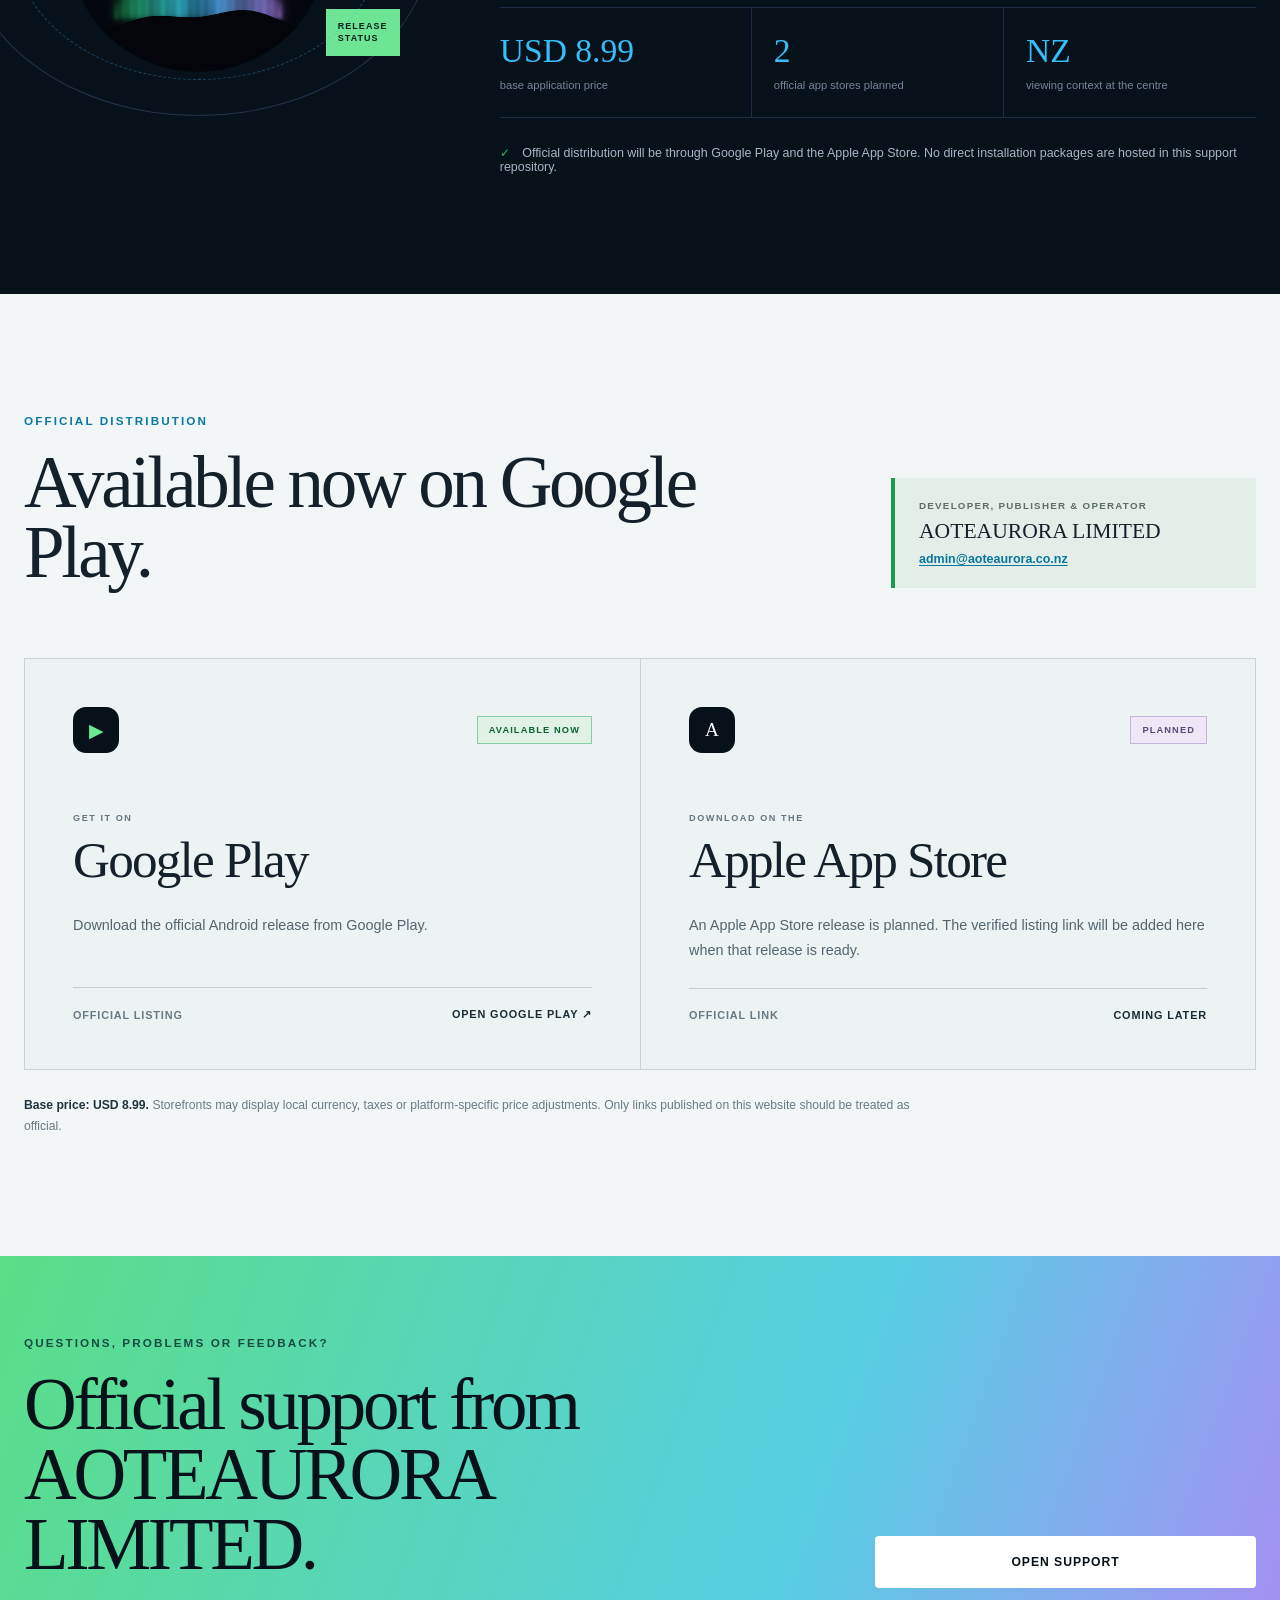
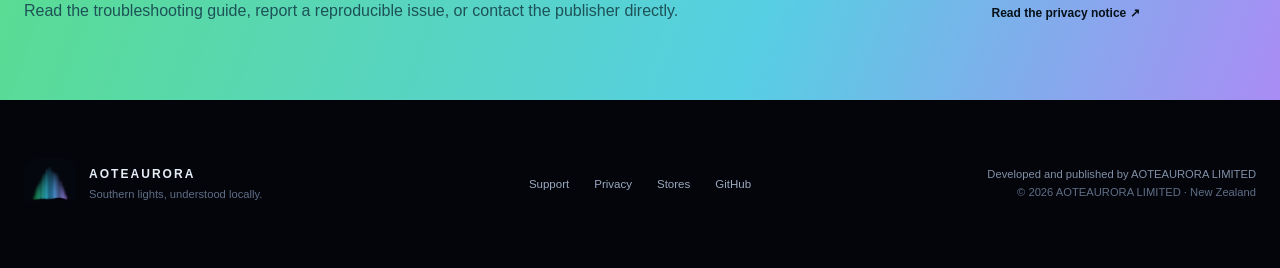
==== commit f45c2efb: "Link live Google Play listing" ====
--- a/index.html
+++ b/index.html
@@ -66,7 +66,7 @@
       <div class="stars" aria-hidden="true"></div>
       <div class="wrap hero-grid">
         <div class="hero-copy">
-          <p class="status-pill"><span></span> Google Play listing in progress · New Zealand</p>
+          <p class="status-pill"><span></span> Available now on Google Play · New Zealand</p>
           <p class="eyebrow">A southern-lights viewing companion</p>
           <h1>Know when the southern sky is worth watching.</h1>
           <p class="lede">AOTEAURORA brings space weather, darkness, cloud and moon conditions into one New Zealand-focused view—then explains what the signals actually mean.</p>
@@ -254,7 +254,7 @@
         <div>
           <p class="eyebrow green-text">Commercial release</p>
           <h2>Official information for a paid application.</h2>
-          <p>AOTEAURORA is a commercial application developed, published and operated by AOTEAURORA LIMITED. Its Google Play listing is in progress, with an Apple App Store release planned.</p>
+          <p>AOTEAURORA is a commercial application developed, published and operated by AOTEAURORA LIMITED. It is available now on Google Play, with an Apple App Store release planned.</p>
           <div class="status-facts">
             <div><strong>USD 8.99</strong><span>base application price</span></div>
             <div><strong>2</strong><span>official app stores planned</span></div>
@@ -270,7 +270,7 @@
         <div class="store-heading">
           <div>
             <p class="eyebrow cyan">Official distribution</p>
-            <h2>Store links are on their way.</h2>
+            <h2>Available now on Google Play.</h2>
           </div>
           <div class="publisher-card">
             <span>Developer, publisher &amp; operator</span>
@@ -283,13 +283,12 @@
           <article class="store-card google-store">
             <div class="store-card-top">
               <span class="store-symbol" aria-hidden="true">▶</span>
-              <span class="store-state">Listing in progress</span>
+              <span class="store-state">Available now</span>
             </div>
             <p>GET IT ON</p>
             <h3>Google Play</h3>
-            <p class="store-copy">The Android listing is currently being prepared for publication. This placeholder will become the official Google Play link as soon as it is live.</p>
-            <!-- STORE LINK PLACEHOLDER: replace this span with the official Google Play anchor when approved. -->
-            <span class="store-link-placeholder" aria-disabled="true"><span>Official link</span><strong>Coming soon</strong></span>
+            <p class="store-copy">Download the official Android release from Google Play.</p>
+            <a class="store-link-placeholder" href="https://play.google.com/store/apps/details?id=nz.aoteaurora.app" rel="noopener noreferrer"><span>Official listing</span><strong>Open Google Play ↗</strong></a>
           </article>
           <article class="store-card apple-store">
             <div class="store-card-top">
